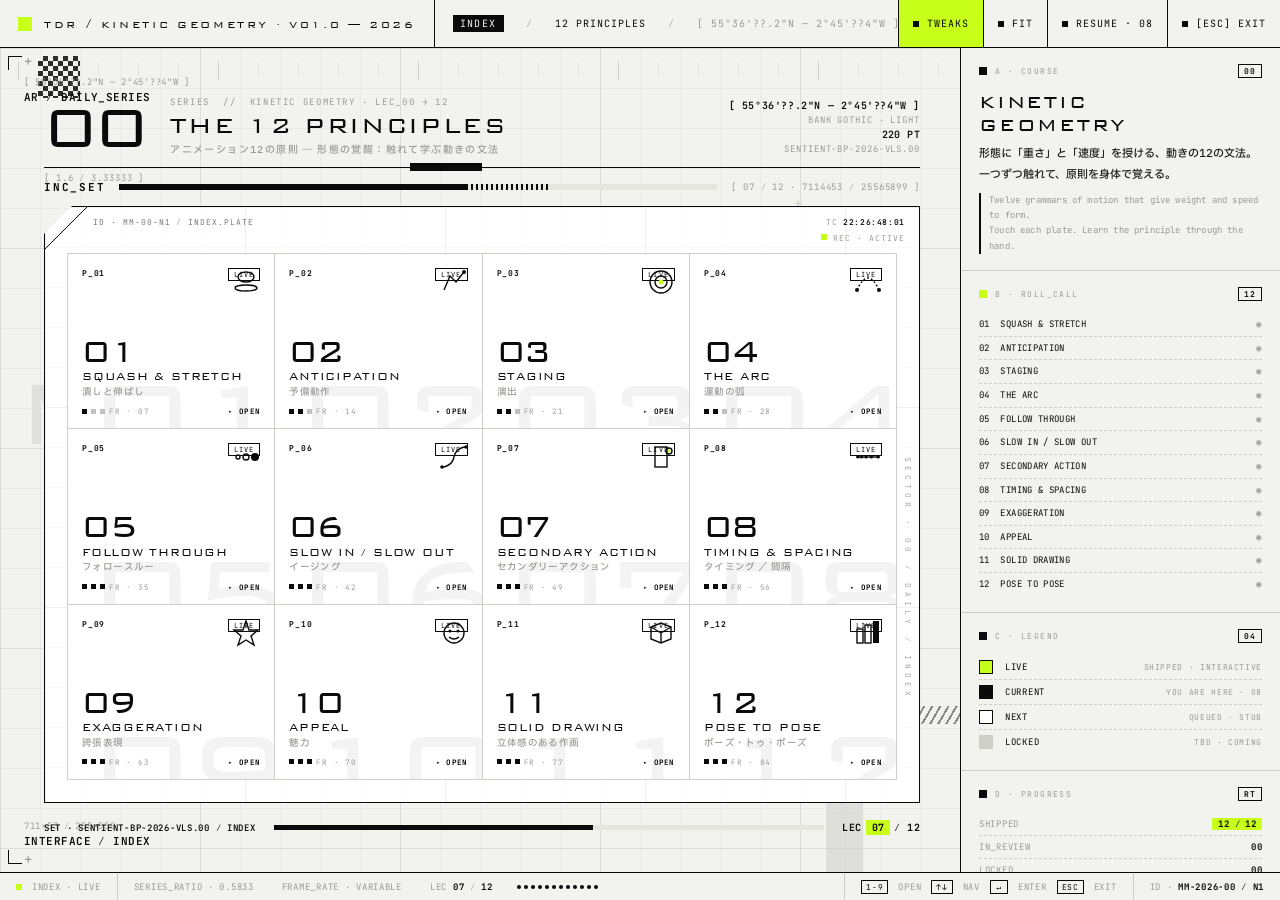
==== index.html @ c064fb76 "Complete all 12 principles — 全12原則リンク live 更新ページ:   - 02-anticipation.html (新版)   - 04-arc.html (新版)" ====
<!DOCTYPE html>
<html lang="ja">
<head>
<meta charset="UTF-8">
<meta name="viewport" content="width=device-width, initial-scale=1.0">
<title>tDR · KINETIC GEOMETRY — INDEX</title>
<link rel="preconnect" href="https://fonts.googleapis.com">
<link rel="preconnect" href="https://fonts.gstatic.com" crossorigin>
<link href="https://fonts.googleapis.com/css2?family=JetBrains+Mono:wght@400;500;600;700&family=IBM+Plex+Sans+JP:wght@400;500;600&display=swap" rel="stylesheet">
<style>
@font-face{
  font-family:"Bank Gothic";
  src:url("fonts/bank-gothic-light-bt.ttf") format("truetype");
  font-weight:300 700;
  font-display:swap;
}

*,*::before,*::after{box-sizing:border-box;margin:0;padding:0}

:root{
  --bg:#f2f2ef;
  --plate:#ffffff;
  --ink:#0a0a0a;
  --ink-2:#1a1a1a;
  --mute:#9a9a96;
  --mute-2:#cfcfca;
  --mute-3:#e6e6e1;
  --line:#0a0a0a;
  --acc:#c8ff1a;
  --acc-ink:#0a0a0a;
  --grid:rgba(10,10,10,0.035);
  --grid-major:rgba(10,10,10,0.06);

  --mono:"JetBrains Mono",ui-monospace,monospace;
  --display:"Bank Gothic","JetBrains Mono",system-ui,sans-serif;
  --jp:"IBM Plex Sans JP",system-ui,sans-serif;

  --ez:cubic-bezier(0.2,0,0,1);
}

html,body{
  height:100%;width:100%;overflow:hidden;
  background:var(--bg);color:var(--ink);
  font-family:var(--mono);
  font-feature-settings:"tnum","ss01";
  -webkit-font-smoothing:antialiased;
}

#app{
  display:grid;
  grid-template-rows:48px 1fr 28px;
  height:100vh;width:100vw;
}

/* ── TOP BAR (identical chrome to lecture page) ── */
#topbar{
  display:grid;
  grid-template-columns:auto 1fr auto;
  align-items:stretch;
  border-bottom:1px solid var(--line);
  background:var(--bg);
}
#topbar .brand{
  display:flex;align-items:center;gap:12px;
  padding:0 18px;border-right:1px solid var(--line);
}
#topbar .brand .mk{width:14px;height:14px;background:var(--acc);display:block}
#topbar .brand .name{
  font-family:var(--display);font-size:12px;
  letter-spacing:0.22em;text-transform:uppercase;font-weight:400;
}
#topbar .crumbs{
  display:flex;align-items:center;gap:22px;padding:0 18px;
  font-size:10px;letter-spacing:0.1em;text-transform:uppercase;
  color:var(--ink);overflow:hidden;white-space:nowrap;
}
#topbar .crumbs .sep{color:var(--mute)}
#topbar .crumbs .coord{color:var(--mute)}
#topbar .crumbs .here{background:var(--ink);color:var(--bg);padding:2px 7px;letter-spacing:0.14em}
#topbar .tools{display:flex;align-items:stretch;border-left:1px solid var(--line)}
#topbar .tools button,
#topbar .tools a{
  appearance:none;background:transparent;border:none;
  border-right:1px solid var(--line);
  padding:0 14px;
  font-family:var(--mono);font-size:10px;
  letter-spacing:0.1em;text-transform:uppercase;
  color:var(--ink);cursor:pointer;
  display:inline-flex;align-items:center;gap:8px;
  text-decoration:none;
}
#topbar .tools button:last-child,
#topbar .tools a:last-child{border-right:none}
#topbar .tools button:hover,
#topbar .tools a:hover{background:var(--ink);color:var(--bg)}
#topbar .tools button:hover .dot{background:var(--bg)}
#topbar .tools .dot{width:6px;height:6px;background:var(--ink);display:inline-block}
#topbar .tools .tool-acc{background:var(--acc);color:var(--acc-ink)}
#topbar .tools .tool-acc .dot{background:var(--acc-ink)}

/* ── STAGE ── */
#stage{
  position:relative;overflow:hidden;
  background:
    linear-gradient(var(--grid-major) 1px,transparent 1px) 0 0/200px 200px,
    linear-gradient(90deg,var(--grid-major) 1px,transparent 1px) 0 0/200px 200px,
    linear-gradient(var(--grid) 1px,transparent 1px) 0 0/40px 40px,
    linear-gradient(90deg,var(--grid) 1px,transparent 1px) 0 0/40px 40px,
    var(--bg);
}

/* ghost numerals */
.gh-12{
  position:absolute;
  font-family:var(--display);
  font-size:clamp(380px,52vh,720px);
  font-weight:300;
  letter-spacing:-0.06em;
  line-height:0.78;
  color:var(--mute-2);
  bottom:-6%;right:-2%;
  pointer-events:none;user-select:none;
  z-index:0;
  opacity:0.55;
}
.gh-N1{
  position:absolute;
  top:38%;left:2%;
  font-family:var(--mono);font-weight:700;
  font-size:9vh;letter-spacing:0.02em;
  color:var(--mute-2);opacity:0.5;
  pointer-events:none;user-select:none;z-index:0;
}

/* ticks */
.ticks-top{
  position:absolute;top:14px;left:18px;right:18px;height:14px;
  background-image:linear-gradient(90deg,var(--mute-2) 1px,transparent 1px);
  background-size:40px 100%;
  opacity:0.5;pointer-events:none;
}
.ticks-top-major{
  position:absolute;top:14px;left:18px;right:18px;height:18px;
  background-image:linear-gradient(90deg,var(--ink) 1px,transparent 1px);
  background-size:200px 100%;
  opacity:0.16;pointer-events:none;
}
.ticks-right{
  position:absolute;right:6px;top:120px;bottom:120px;width:12px;
  background-image:linear-gradient(0deg,var(--mute-2) 1px,transparent 1px);
  background-size:100% 40px;opacity:0.5;pointer-events:none;
}

/* register marks */
.regmarks{position:absolute;inset:0;pointer-events:none;z-index:1}
.regmarks .plus{
  position:absolute;
  font-family:var(--mono);font-size:14px;line-height:1;
  color:var(--mute);
}
.regmarks .plus.tl{top:6px;left:24px}
.regmarks .plus.tr{top:6px;right:24px}
.regmarks .plus.bl{bottom:6px;left:24px}
.regmarks .plus.br{bottom:6px;right:24px}
.regmarks .plus.f1{top:18%;left:62%;color:var(--mute-2)}
.regmarks .plus.f2{top:46%;left:18%;color:var(--mute-2)}
.regmarks .plus.f3{bottom:22%;left:46%;color:var(--mute-2)}

/* corner cross hairs */
.corner{position:absolute;width:14px;height:14px;pointer-events:none;z-index:1}
.corner::before,.corner::after{content:"";position:absolute;background:var(--ink)}
.corner::before{width:1px;height:14px;top:0;left:0}
.corner::after{width:14px;height:1px;top:0;left:0}
.corner.ctl{top:8px;left:8px}
.corner.ctr{top:8px;right:8px;transform:scaleX(-1)}
.corner.cbl{bottom:8px;left:8px;transform:scaleY(-1)}
.corner.cbr{bottom:8px;right:8px;transform:scale(-1)}

/* axis labels */
.axis{position:absolute;pointer-events:none;z-index:2;
  font-family:var(--mono);font-size:9px;letter-spacing:0.08em;
  color:var(--mute);text-transform:uppercase;
}
.axis b{
  display:block;color:var(--ink);font-weight:600;
  font-size:11px;letter-spacing:0.04em;margin-top:2px;
}
.axis.tl{top:28px;left:24px}
.axis.tr{top:28px;right:24px;text-align:right}
.axis.bl{bottom:24px;left:24px}
.axis.br{bottom:24px;right:24px;text-align:right}

.acc-rail{position:absolute;top:0;bottom:0;right:0;width:4px;background:var(--acc);z-index:1}

.hatch-slab{
  position:absolute;
  right:14%;bottom:18%;
  width:200px;height:18px;
  background:repeating-linear-gradient(-60deg,var(--ink) 0 2px,transparent 2px 7px);
  opacity:0.45;pointer-events:none;z-index:1;
}
.blk-bar{position:absolute;background:var(--ink);pointer-events:none;z-index:1}
.blk-bar.b1{top:14%;left:32%;width:72px;height:8px}
.blk-bar.b2{bottom:9%;left:30%;width:10px;height:10px}

.checker{
  position:absolute;
  width:42px;height:42px;
  background:
    conic-gradient(var(--ink) 0 25%,transparent 0 50%,var(--ink) 0 75%,transparent 0)
    0 0/10px 10px;
  opacity:0.85;pointer-events:none;z-index:1;
}
.checker.cks1{top:1%;left:3%}
.checker.cks2{bottom:3%;right:22%;width:32px;height:32px;background-size:8px 8px}

/* content grid */
.content{
  position:absolute;inset:0;
  display:grid;
  grid-template-columns:1fr 320px;
  z-index:5;
}

/* MAIN COLUMN */
.main{
  position:relative;
  padding:48px 40px 38px 44px;
  display:grid;
  grid-template-rows:auto auto 1fr auto;
  min-height:0;
  gap:12px;
}

/* TITLE */
.title-blk{
  display:grid;
  grid-template-columns:auto 1fr auto;
  align-items:center;gap:24px;
  padding-bottom:10px;
  border-bottom:1px solid var(--ink);
  position:relative;
}
.title-blk .idx{
  font-family:var(--display);
  font-size:72px;font-weight:300;line-height:0.82;
  letter-spacing:-0.04em;color:var(--ink);
}
.title-blk .ttl{display:flex;flex-direction:column;gap:3px}
.title-blk .ttl .kicker{
  font-family:var(--mono);font-size:9px;
  letter-spacing:0.18em;text-transform:uppercase;color:var(--mute);
}
.title-blk .ttl .name{
  font-family:var(--display);
  font-size:28px;font-weight:400;line-height:1;
  letter-spacing:0.06em;text-transform:uppercase;
}
.title-blk .ttl .jp{
  font-family:var(--jp);font-size:10px;
  letter-spacing:0.14em;color:var(--mute);font-weight:500;
}
.title-blk .specs{
  display:flex;flex-direction:column;gap:2px;
  font-family:var(--mono);font-size:9px;
  letter-spacing:0.1em;text-transform:uppercase;color:var(--mute);text-align:right;
}
.title-blk .specs .coord{color:var(--ink);font-weight:600;letter-spacing:0.06em;font-size:10px}
.title-blk .specs .pt{color:var(--ink);font-weight:600;letter-spacing:0.04em;font-size:10px}
.title-blk .ratio{
  position:absolute;left:0;bottom:-1px;transform:translateY(100%);
  padding-top:4px;
  font-family:var(--mono);font-size:9px;
  letter-spacing:0.1em;color:var(--mute);
}

/* INC_SET bar */
.inc-set{
  display:grid;
  grid-template-columns:auto 1fr auto;
  align-items:center;gap:14px;
}
.inc-set .lbl{
  font-family:var(--mono);font-weight:700;
  font-size:11px;letter-spacing:0.16em;text-transform:uppercase;color:var(--ink);
}
.inc-set .bar{
  position:relative;height:6px;background:var(--mute-3);overflow:hidden;
}
.inc-set .bar::before{
  content:"";position:absolute;top:0;left:0;height:100%;
  width:0%;background:var(--ink);
  transition:width 800ms var(--ez);
}
.inc-set .bar.live::before{width:58%}
.inc-set .bar::after{
  content:"";position:absolute;top:0;left:58%;height:100%;width:14%;
  background:repeating-linear-gradient(90deg,var(--ink) 0 2px,transparent 2px 5px);
}
.inc-set .frac{
  font-family:var(--mono);font-size:9px;letter-spacing:0.1em;color:var(--mute);
}

/* PLATE — holds 12-card grid */
.plate{
  position:relative;
  background:var(--plate);
  border:1px solid var(--line);
  min-height:0;
  clip-path:polygon(28px 0,100% 0,100% 100%,0 100%,0 28px);
  overflow:hidden;
}
.plate::before{
  content:"";position:absolute;inset:0;pointer-events:none;
  background:
    linear-gradient(rgba(10,10,10,0.022) 1px,transparent 1px) 0 0/40px 40px,
    linear-gradient(90deg,rgba(10,10,10,0.022) 1px,transparent 1px) 0 0/40px 40px,
    linear-gradient(rgba(10,10,10,0.04) 1px,transparent 1px) 0 0/200px 200px,
    linear-gradient(90deg,rgba(10,10,10,0.04) 1px,transparent 1px) 0 0/200px 200px;
}
.plate::after{
  content:"";position:absolute;top:0;left:0;width:42px;height:42px;
  background:linear-gradient(135deg,transparent 49.4%,var(--ink) 49.4%,var(--ink) 50.6%,transparent 50.6%);
  pointer-events:none;
}

.plate-lbl{
  position:absolute;
  font-family:var(--mono);font-size:8px;
  letter-spacing:0.12em;text-transform:uppercase;
  color:rgba(10,10,10,0.55);z-index:6;pointer-events:none;
}
.plate-lbl.pl-tc{top:10px;right:14px;color:var(--ink);font-weight:600;letter-spacing:0.08em}
.plate-lbl.pl-tc::before{content:"TC ";color:var(--mute);font-weight:400}
.plate-lbl.pl-rec{top:26px;right:14px;color:var(--mute)}
.plate-lbl.pl-rec::before{
  content:"";display:inline-block;width:6px;height:6px;
  background:var(--acc);margin-right:6px;vertical-align:1px;
  animation:blk 1.2s infinite;
}
.plate-lbl.pl-id{top:10px;left:48px}
.plate-lbl.pl-sect{
  right:6px;top:42%;writing-mode:vertical-rl;
  letter-spacing:0.5em;font-size:8px;color:rgba(10,10,10,0.35);
}

/* INDEX GRID */
.index-grid{
  position:absolute;
  inset:46px 22px 22px 22px;
  display:grid;
  grid-template-columns:repeat(4,1fr);
  grid-template-rows:repeat(3,1fr);
  gap:1px;
  background:var(--mute-2);
  border:1px solid var(--mute-2);
  z-index:5;
}

.card{
  position:relative;
  background:var(--plate);
  text-decoration:none;color:inherit;
  display:grid;
  grid-template-rows:auto 1fr auto;
  padding:14px 14px 12px 14px;
  cursor:pointer;
  overflow:hidden;
  transition:background 180ms var(--ez), color 180ms var(--ez);
}
.card.disabled{cursor:not-allowed}
.card .ghost{
  position:absolute;
  right:-12px;bottom:-46px;
  font-family:var(--display);font-weight:300;
  font-size:140px;letter-spacing:-0.05em;line-height:0.8;
  color:rgba(10,10,10,0.05);
  pointer-events:none;user-select:none;
  transition:color 200ms var(--ez);
}
.card .row-top{
  display:flex;align-items:flex-start;justify-content:space-between;
  font-family:var(--mono);font-size:8px;
  letter-spacing:0.14em;text-transform:uppercase;color:var(--mute);
}
.card .row-top .id{color:var(--ink);font-weight:700;letter-spacing:0.1em}
.card .row-top .stamp{
  border:1px solid var(--ink);padding:1px 5px;color:var(--ink);font-size:7px;
}
.card .row-top .stamp.locked{
  border-color:var(--mute);color:var(--mute);
}
.card .body{
  position:relative;z-index:2;
  display:flex;flex-direction:column;justify-content:flex-end;
  gap:3px;padding-top:10px;
}
.card .num{
  font-family:var(--display);font-weight:300;
  font-size:38px;line-height:0.85;letter-spacing:-0.03em;
  color:var(--ink);
}
.card .en{
  font-family:var(--display);font-size:13px;font-weight:400;
  letter-spacing:0.06em;text-transform:uppercase;color:var(--ink);line-height:1.05;
}
.card .jp{
  font-family:var(--jp);font-size:9.5px;font-weight:500;
  letter-spacing:0.04em;color:var(--mute);line-height:1.2;
}
.card .row-bot{
  position:relative;z-index:2;
  display:flex;align-items:center;justify-content:space-between;
  margin-top:8px;
  font-family:var(--mono);font-size:7.5px;
  letter-spacing:0.1em;text-transform:uppercase;color:var(--mute);
}
.card .row-bot .arrow{color:var(--ink);font-weight:700;letter-spacing:0.04em}
.card .row-bot .frame{
  display:inline-flex;align-items:center;gap:4px;
}
.card .row-bot .frame .dot{
  width:5px;height:5px;background:var(--ink);
}

/* hover state */
.card:not(.disabled):hover{background:var(--ink);color:var(--bg)}
.card:not(.disabled):hover .num,
.card:not(.disabled):hover .en{color:var(--acc)}
.card:not(.disabled):hover .jp,
.card:not(.disabled):hover .row-top,
.card:not(.disabled):hover .row-bot,
.card:not(.disabled):hover .row-top .id,
.card:not(.disabled):hover .row-bot .arrow{color:var(--bg)}
.card:not(.disabled):hover .row-top .stamp{border-color:var(--bg);color:var(--bg)}
.card:not(.disabled):hover .ghost{color:rgba(200,255,26,0.10)}
.card:not(.disabled):hover .row-bot .frame .dot{background:var(--acc)}

/* disabled */
.card.disabled .num,
.card.disabled .en{color:var(--mute)}
.card.disabled .jp{color:var(--mute-2)}
.card.disabled .ghost{color:rgba(10,10,10,0.03)}

/* highlighted (currently 08) */
.card.highlight{
  background:var(--acc);
}
.card.highlight .num,
.card.highlight .en,
.card.highlight .row-top .id,
.card.highlight .row-bot .arrow{color:var(--ink)}
.card.highlight .ghost{color:rgba(10,10,10,0.08)}
.card.highlight:hover{background:var(--ink)}
.card.highlight:hover .num,
.card.highlight:hover .en{color:var(--acc)}

/* card SVG mark */
.card .mark{
  position:absolute;top:14px;right:14px;width:28px;height:28px;
  display:flex;align-items:center;justify-content:center;
  z-index:3;
}
.card .mark svg{width:100%;height:100%;display:block}
.card .mark svg .stroke{stroke:var(--ink);stroke-width:1.4;fill:none}
.card .mark svg .fill{fill:var(--ink)}
.card .mark svg .acc{fill:var(--acc)}
.card:hover .mark svg .stroke{stroke:var(--acc)}
.card:hover .mark svg .fill{fill:var(--acc)}
.card.disabled .mark svg .stroke{stroke:var(--mute-2)}
.card.disabled .mark svg .fill{fill:var(--mute-2)}
.card.highlight .mark svg .stroke{stroke:var(--ink)}
.card.highlight .mark svg .fill{fill:var(--ink)}

/* BOTTOM STRIP */
.bottom-strip{
  display:grid;
  grid-template-columns:auto 1fr auto;
  align-items:center;gap:18px;
  padding-top:6px;
  font-family:var(--mono);font-size:9px;
  letter-spacing:0.1em;text-transform:uppercase;color:var(--mute);
}
.bottom-strip .id{color:var(--ink);font-weight:600;letter-spacing:0.08em}
.bottom-strip .bar2{height:5px;position:relative;background:var(--mute-3)}
.bottom-strip .bar2::before{
  content:"";position:absolute;top:0;left:0;height:100%;
  width:58%;background:var(--ink);
}
.bottom-strip .frame{color:var(--ink);font-weight:700;letter-spacing:0.04em;font-size:10px}
.bottom-strip .frame .acc{color:var(--acc-ink);background:var(--acc);padding:1px 6px;margin:0 4px}

/* SIDE */
.side{
  border-left:1px solid var(--line);
  background:var(--bg);
  overflow-y:auto;overflow-x:hidden;
  scrollbar-width:thin;scrollbar-color:var(--ink) transparent;
}
.side::-webkit-scrollbar{width:3px}
.side::-webkit-scrollbar-thumb{background:var(--ink)}

.psec{padding:16px 18px;border-bottom:1px solid var(--mute-2)}
.psec:last-child{border-bottom:none}

.sec-lbl{
  display:flex;align-items:center;gap:8px;
  font-family:var(--mono);font-size:8px;
  letter-spacing:0.18em;text-transform:uppercase;color:var(--mute);
  margin-bottom:12px;
}
.sec-lbl .sq{width:8px;height:8px;background:var(--ink);display:inline-block}
.sec-lbl .sq.acc{background:var(--acc)}
.sec-lbl .num{
  font-weight:700;color:var(--ink);letter-spacing:0.1em;
  border:1px solid var(--ink);padding:1px 5px;font-size:8px;
  margin-left:auto;
}

.sec-ttl{
  font-family:var(--display);font-size:22px;font-weight:400;
  letter-spacing:0.08em;text-transform:uppercase;
  line-height:1.05;color:var(--ink);margin-bottom:8px;
}
.body-jp{
  font-family:var(--jp);font-size:11px;line-height:1.85;
  color:var(--ink-2);margin-bottom:8px;font-weight:500;
}
.body-en{
  font-family:var(--mono);font-size:9px;line-height:1.7;
  letter-spacing:0.02em;color:var(--mute);
  border-left:2px solid var(--ink);padding-left:8px;
}

.row{
  display:flex;justify-content:space-between;align-items:center;
  padding:5px 0;border-bottom:1px dashed var(--mute-2);
  font-family:var(--mono);font-size:9px;letter-spacing:0.04em;
}
.row:last-child{border-bottom:none}
.row .k{color:var(--mute);text-transform:uppercase;letter-spacing:0.08em}
.row .v{color:var(--ink);font-weight:700;font-feature-settings:"tnum"}
.row .v.acc{background:var(--acc);padding:0 6px}

.legend-row{
  display:grid;
  grid-template-columns:18px 1fr auto;
  align-items:center;gap:8px;
  padding:5px 0;border-bottom:1px dashed var(--mute-2);
}
.legend-row:last-child{border-bottom:none}
.legend-row .sw{width:14px;height:14px;border:1px solid var(--ink)}
.legend-row .sw.live{background:var(--acc)}
.legend-row .sw.locked{background:var(--mute-2);border-color:var(--mute-2)}
.legend-row .sw.next{background:var(--plate)}
.legend-row .sw.cur{background:var(--ink)}
.legend-row .k{
  font-family:var(--mono);font-size:9px;
  letter-spacing:0.08em;text-transform:uppercase;color:var(--ink);
}
.legend-row .n{
  font-family:var(--mono);font-size:8px;letter-spacing:0.08em;color:var(--mute);
}

/* roll list (B section) */
.roll{
  font-family:var(--mono);font-size:9px;line-height:1.85;
  color:var(--ink-2);letter-spacing:0.04em;
}
.roll .ro{display:flex;justify-content:space-between;border-bottom:1px dashed var(--mute-2);padding:3px 0;cursor:pointer;transition:background 100ms,padding-left 130ms}
.roll .ro:last-child{border-bottom:none}
.roll .ro:hover{background:rgba(200,255,26,0.13);padding-left:6px}
.roll .ro:hover .a{font-weight:700}
.roll .ro .a{color:var(--ink)}
.roll .ro .b{color:var(--mute);letter-spacing:0.06em}

/* mini graph */
#mini-graph{width:100%;height:74px;display:block;
  background:var(--plate);border:1px solid var(--mute-2);}

/* FOOTER */
#bottombar{
  border-top:1px solid var(--line);background:var(--bg);
  display:grid;grid-template-columns:auto 1fr auto auto;
  align-items:center;
  font-family:var(--mono);font-size:9px;
  letter-spacing:0.08em;text-transform:uppercase;color:var(--mute);
}
#bottombar > *{
  padding:0 16px;height:100%;display:flex;align-items:center;gap:10px;
  border-right:1px solid var(--mute-2);
}
#bottombar > *:last-child{border-right:none}
.kbd{
  display:inline-flex;align-items:center;justify-content:center;
  min-width:18px;height:14px;border:1px solid var(--ink);
  font-size:8px;color:var(--ink);padding:0 4px;
}
#bottombar .blink{
  width:6px;height:6px;background:var(--acc);display:inline-block;
  animation:blk 1.2s infinite;
}
#bottombar .v{color:var(--ink);font-weight:700}
.lecture-dots{display:flex;gap:3px}
.lecture-dots .ld{width:4px;height:4px;background:var(--mute-2);border-radius:50%}
.lecture-dots .ld.on{background:var(--ink)}
.lecture-dots .ld.cur{background:var(--acc);box-shadow:0 0 0 1px var(--ink)}

/* roll-call → card focus */
@keyframes cardScan{0%{top:0;opacity:1}100%{top:100%;opacity:0}}
.card.roll-focus{box-shadow:inset 0 0 0 1.5px var(--ink);z-index:3;overflow:hidden}
.card.roll-focus:not(.highlight):not(.disabled){background:rgba(200,255,26,0.09)}
.card.roll-focus::before{
  content:"";position:absolute;left:0;right:0;height:1.5px;
  background:linear-gradient(90deg,transparent,var(--acc) 30%,var(--acc) 70%,transparent);
  animation:cardScan 0.42s ease-in forwards;
  pointer-events:none;z-index:10;
}
#lecture-dots .ld.roll-ping{
  transform:scale(1.8) !important;
  background:var(--acc) !important;
  box-shadow:0 0 0 1.5px var(--ink);
  transition:transform 180ms,background 140ms;
}
@keyframes blk{50%{opacity:0.2}}

/* responsive guards */
@media (max-height:780px){
  .title-blk .idx{font-size:58px}
  .title-blk .ttl .name{font-size:24px}
  .title-blk .ttl .kicker{font-size:8px}
  .main{padding:36px 32px 30px 36px;gap:10px}
  .gh-12{font-size:clamp(280px,46vh,560px);bottom:-8%}
  .axis{display:none}
  .corner.ctl,.corner.ctr,.corner.cbl,.corner.cbr{display:none}
  .regmarks .plus.tl,.regmarks .plus.tr,.regmarks .plus.bl,.regmarks .plus.br{display:none}
  .card .num{font-size:32px}
  .card .ghost{font-size:120px;bottom:-38px}
}
@media (max-height:640px){
  .title-blk .idx{font-size:44px}
  .title-blk .ttl .name{font-size:20px}
  .title-blk{gap:14px}
  .main{padding:22px 24px 18px 28px;gap:8px;grid-template-rows:auto 1fr}
  .inc-set{display:none}
  .bottom-strip{display:none}
  .gh-N1{display:none}
  .checker,.hatch-slab,.blk-bar{display:none}
  .regmarks{display:none}
}
@media (max-width:1100px){
  .index-grid{grid-template-columns:repeat(3,1fr);grid-template-rows:repeat(4,1fr)}
}
@media (max-width:980px){
  .content{grid-template-columns:1fr 280px}
  .main{padding:36px 28px 28px 32px}
  .axis.tl,.axis.tr,.axis.bl,.axis.br{font-size:8px}
}
</style>
</head>
<body>

<div id="app">

  <!-- TOP BAR -->
  <header id="topbar">
    <div class="brand">
      <span class="mk"></span>
      <span class="name">tDR ⁄ KINETIC GEOMETRY · v01.0 — 2026</span>
    </div>
    <div class="crumbs">
      <span class="here">INDEX</span>
      <span class="sep">⁄</span>
      <span>12 PRINCIPLES</span><span class="sep">⁄</span>
      <span class="coord">[ 55°36'??.2"N — 2°45'??4"W ]</span>
      <span class="sep">⁄</span>
      <span class="coord">170823 · AR ⁄ DAILY_SERIES</span>
    </div>
    <div class="tools">
      <button id="btn-tweaks" class="tool-acc"><span class="dot"></span>TWEAKS</button>
      <button id="btn-fit"><span class="dot"></span>FIT</button>
      <button id="btn-resume"><span class="dot"></span>RESUME · 08</button>
      <a id="btn-esc" href="#"><span class="dot"></span>[ESC] EXIT</a>
    </div>
  </header>

  <!-- STAGE -->
  <main id="stage">

    <div class="gh-12">12</div>
    <div class="gh-N1">N1</div>
    <div class="ticks-top-major"></div>
    <div class="ticks-top"></div>
    <div class="ticks-right"></div>

    <div class="regmarks">
      <span class="plus tl">+</span>
      <span class="plus tr">+</span>
      <span class="plus bl">+</span>
      <span class="plus br">+</span>
      <span class="plus f1">+</span>
      <span class="plus f2">+</span>
      <span class="plus f3">+</span>
    </div>
    <div class="corner ctl"></div>
    <div class="corner ctr"></div>
    <div class="corner cbl"></div>
    <div class="corner cbr"></div>

    <div class="hatch-slab"></div>
    <div class="blk-bar b1"></div>
    <div class="blk-bar b2"></div>
    <div class="checker cks1"></div>
    <div class="checker cks2"></div>

    <div class="axis tl">[ 55°36'??.2"N — 2°45'??4"W ]<b>AR ⁄ DAILY_SERIES</b></div>
    <div class="axis tr">170823 ⁄ A2<b>INC_SET ⁄ ISO 216</b></div>
    <div class="axis bl">711×53 ⁄ 255×550<b>INTERFACE ⁄ INDEX</b></div>
    <div class="axis br">12 ⁄ NUL<b>N1 · SET 00</b></div>

    <div class="acc-rail"></div>

    <div class="content">

      <!-- MAIN -->
      <div class="main">

        <div class="title-blk">
          <div class="idx">00</div>
          <div class="ttl">
            <div class="kicker">SERIES&nbsp;&nbsp;//&nbsp;&nbsp;KINETIC GEOMETRY · LEC_00 → 12</div>
            <div class="name">THE 12 PRINCIPLES</div>
            <div class="jp">アニメーション12の原則 ― 形態の覚醒：触れて学ぶ動きの文法</div>
          </div>
          <div class="specs">
            <span class="coord">[ 55°36'??.2"N — 2°45'??4"W ]</span>
            <span>BANK GOTHIC · LIGHT</span>
            <span class="pt">220 PT</span>
            <span>SENTIENT-BP-2026-VLS.00</span>
          </div>
          <div class="ratio">[ 1.6 ⁄ 3.33333 ]</div>
        </div>

        <div class="inc-set">
          <span class="lbl">INC_SET</span>
          <div class="bar live"></div>
          <span class="frac">[ 07 ⁄ 12 · 7114453 ⁄ 25565899 ]</span>
        </div>

        <div class="plate">

          <span class="plate-lbl pl-tc" id="tc">00:00:00:00</span>
          <span class="plate-lbl pl-rec">REC · ACTIVE</span>
          <span class="plate-lbl pl-id">ID · MM-00-N1 ⁄ INDEX.PLATE</span>
          <span class="plate-lbl pl-sect">SECTOR · 00 ⁄ DAILY ⁄ INDEX</span>

          <div class="index-grid" id="grid"></div>

        </div>

        <div class="bottom-strip">
          <span class="id">SET&nbsp;·&nbsp;SENTIENT-BP-2026-VLS.00 ⁄ INDEX</span>
          <div class="bar2"></div>
          <span class="frame">LEC<span class="acc">07</span>⁄&nbsp;12</span>
        </div>

      </div>

      <!-- SIDE -->
      <aside class="side">

        <div class="psec">
          <div class="sec-lbl"><span class="sq"></span> A · COURSE <span class="num">00</span></div>
          <div class="sec-ttl">KINETIC<br>GEOMETRY</div>
          <div class="body-jp">
            形態に「重さ」と「速度」を授ける、動きの12の文法。<br>
            一つずつ触れて、原則を身体で覚える。
          </div>
          <div class="body-en">
            Twelve grammars of motion that give weight and speed to form.<br>
            Touch each plate. Learn the principle through the hand.
          </div>
        </div>

        <div class="psec">
          <div class="sec-lbl"><span class="sq acc"></span> B · ROLL_CALL <span class="num">12</span></div>
          <div class="roll" id="roll"></div>
        </div>

        <div class="psec">
          <div class="sec-lbl"><span class="sq"></span> C · LEGEND <span class="num">04</span></div>
          <div class="legend-row"><span class="sw live"></span><span class="k">LIVE</span><span class="n">SHIPPED · INTERACTIVE</span></div>
          <div class="legend-row"><span class="sw cur"></span><span class="k">CURRENT</span><span class="n">YOU ARE HERE · 08</span></div>
          <div class="legend-row"><span class="sw next"></span><span class="k">NEXT</span><span class="n">QUEUED · STUB</span></div>
          <div class="legend-row"><span class="sw locked"></span><span class="k">LOCKED</span><span class="n">TBD · COMING</span></div>
        </div>

        <div class="psec">
          <div class="sec-lbl"><span class="sq"></span> D · PROGRESS <span class="num">RT</span></div>
          <div class="row"><span class="k">SHIPPED</span><span class="v acc" id="lv-shipped">07 ⁄ 12</span></div>
          <div class="row"><span class="k">IN_REVIEW</span><span class="v" id="lv-review">01</span></div>
          <div class="row"><span class="k">LOCKED</span><span class="v" id="lv-locked">04</span></div>
          <div class="row"><span class="k">RATIO</span><span class="v">0.5833</span></div>
          <div class="row"><span class="k">RELEASE</span><span class="v">2026.Q3</span></div>
        </div>

        <div class="psec">
          <div class="sec-lbl"><span class="sq"></span> E · SHIP_GRAPH <span class="num">GR</span></div>
          <canvas id="mini-graph"></canvas>
          <div style="font-family:var(--mono);font-size:8px;letter-spacing:0.1em;color:var(--mute);margin-top:6px;text-transform:uppercase">Y · STATUS&nbsp;&nbsp;X · LECTURE</div>
        </div>

        <div class="psec">
          <div class="sec-lbl"><span class="sq"></span> F · META <span class="num">SET</span></div>
          <div class="row"><span class="k">SERIES</span><span class="v">DAILY_AR · N1</span></div>
          <div class="row"><span class="k">PLATE</span><span class="v">220PT · BANK_GOTH</span></div>
          <div class="row"><span class="k">PALETTE</span><span class="v">CRM · INK · LIME</span></div>
          <div class="row"><span class="k">REV</span><span class="v">v01.0 ⁄ 2026.05</span></div>
        </div>

      </aside>
    </div>
  </main>

  <!-- BOTTOM BAR -->
  <footer id="bottombar">
    <div>
      <span class="blink"></span>
      <span>INDEX · LIVE</span>
    </div>
    <div>
      <span>SERIES_RATIO · 0.5833</span>
      <span style="margin-left:18px">FRAME_RATE · VARIABLE</span>
      <span style="margin-left:18px">LEC&nbsp;<span class="v">07</span>&nbsp;⁄&nbsp;<span class="v">12</span></span>
      <span class="lecture-dots" id="lecture-dots" style="margin-left:14px"></span>
    </div>
    <div>
      <span class="kbd">1-9</span>OPEN
      <span class="kbd">↑↓</span>NAV
      <span class="kbd">↵</span>ENTER
      <span class="kbd">ESC</span>EXIT
    </div>
    <div>
      <span>ID · <span class="v">MM-2026-00 ⁄ N1</span></span>
    </div>
  </footer>

</div>

<script>
// ════════════════════════════════════════════════════════════
// DATA
// ════════════════════════════════════════════════════════════
const PRINCIPLES = [
  {n:'01', en:'SQUASH & STRETCH',  jp:'潰しと伸ばし',         status:'live',   href:'01-squash.html', mark:'squash'},
  {n:'02', en:'ANTICIPATION',      jp:'予備動作',             status:'live',   href:'02-anticipation.html', mark:'anticipate'},
  {n:'03', en:'STAGING',           jp:'演出',                 status:'live',   href:'03-staging.html', mark:'staging'},
  {n:'04', en:'THE ARC',           jp:'運動の弧',             status:'live',   href:'04-arc.html', mark:'arc'},
  {n:'05', en:'FOLLOW THROUGH',    jp:'フォロースルー',       status:'live',   href:'05-follow-through.html', mark:'follow'},
  {n:'06', en:'SLOW IN / SLOW OUT',jp:'イージング',           status:'live',   href:'06-easing.html', mark:'ease'},
  {n:'07', en:'SECONDARY ACTION',  jp:'セカンダリーアクション', status:'live',   href:'07-secondary-action.html', mark:'sec'},
  {n:'08', en:'TIMING & SPACING',  jp:'タイミング ／ 間隔',    status:'live',   href:'08-timing.html', mark:'timing'},
  {n:'09', en:'EXAGGERATION',      jp:'誇張表現',             status:'live',   href:'09-exaggeration.html', mark:'exagg'},
  {n:'10', en:'APPEAL',            jp:'魅力',                 status:'live',   href:'10-appeal.html', mark:'appeal'},
  {n:'11', en:'SOLID DRAWING',     jp:'立体感のある作画',     status:'live',   href:'11-solid-drawing.html', mark:'solid'},
  {n:'12', en:'POSE TO POSE',      jp:'ポーズ・トゥ・ポーズ', status:'live',   href:'12-pose-to-pose.html', mark:'pose'},
];

// ════════════════════════════════════════════════════════════
// MARK SVGS — tiny iconographs per principle (geometric, mono)
// ════════════════════════════════════════════════════════════
const MARKS = {
  squash:     '<svg viewBox="0 0 28 28"><ellipse class="stroke" cx="14" cy="9" rx="8" ry="5"/><ellipse class="stroke" cx="14" cy="20" rx="11" ry="3"/></svg>',
  anticipate: '<svg viewBox="0 0 28 28"><path class="stroke" d="M4 22 L10 8 L16 14 L24 4"/><circle class="fill" cx="24" cy="4" r="2"/></svg>',
  staging:    '<svg viewBox="0 0 28 28"><circle class="stroke" cx="14" cy="14" r="11"/><circle class="stroke" cx="14" cy="14" r="6"/><circle class="acc" cx="14" cy="14" r="2.5"/></svg>',
  arc:        '<svg viewBox="0 0 28 28"><path class="stroke" d="M3 22 Q14 -2 25 22" stroke-dasharray="2 2"/><circle class="fill" cx="3" cy="22" r="2"/><circle class="fill" cx="25" cy="22" r="2"/></svg>',
  follow:     '<svg viewBox="0 0 28 28"><circle class="stroke" cx="6" cy="14" r="2"/><circle class="stroke" cx="14" cy="14" r="3"/><circle class="fill" cx="23" cy="14" r="4"/></svg>',
  ease:       '<svg viewBox="0 0 28 28"><path class="stroke" d="M2 24 C 2 24 12 24 14 14 C 16 4 26 4 26 4"/><circle class="fill" cx="2" cy="24" r="1.8"/><circle class="fill" cx="26" cy="4" r="1.8"/></svg>',
  sec:        '<svg viewBox="0 0 28 28"><rect class="stroke" x="8" y="4" width="12" height="20"/><circle class="stroke" cx="22" cy="8" r="3"/><circle class="acc" cx="22" cy="8" r="1.4"/></svg>',
  timing:     '<svg viewBox="0 0 28 28"><line class="stroke" x1="2" y1="14" x2="26" y2="14"/><circle class="fill" cx="4" cy="14" r="1.5"/><circle class="fill" cx="7.5" cy="14" r="1.5"/><circle class="fill" cx="12" cy="14" r="1.5"/><circle class="fill" cx="17.5" cy="14" r="1.5"/><circle class="fill" cx="24" cy="14" r="1.5"/></svg>',
  exagg:      '<svg viewBox="0 0 28 28"><polygon class="stroke" points="14,2 17,11 26,11 19,17 22,26 14,21 6,26 9,17 2,11 11,11"/></svg>',
  appeal:     '<svg viewBox="0 0 28 28"><circle class="stroke" cx="14" cy="14" r="10"/><circle class="fill" cx="10" cy="12" r="1.6"/><circle class="fill" cx="18" cy="12" r="1.6"/><path class="stroke" d="M9 18 Q14 22 19 18"/></svg>',
  solid:      '<svg viewBox="0 0 28 28"><polygon class="stroke" points="4,8 14,4 24,8 24,20 14,24 4,20"/><line class="stroke" x1="4" y1="8" x2="14" y2="14"/><line class="stroke" x1="24" y1="8" x2="14" y2="14"/><line class="stroke" x1="14" y1="14" x2="14" y2="24"/></svg>',
  pose:       '<svg viewBox="0 0 28 28"><rect class="stroke" x="3" y="10" width="6" height="14"/><rect class="stroke" x="11" y="6" width="6" height="18"/><rect class="fill" x="19" y="2" width="6" height="22"/></svg>',
};

// ════════════════════════════════════════════════════════════
// BUILD GRID
// ════════════════════════════════════════════════════════════
const grid = document.getElementById('grid');
PRINCIPLES.forEach((p,i) => {
  const a = document.createElement(p.href ? 'a' : 'div');
  a.className = 'card';
  a.dataset.n = p.n;
  if(p.status === 'current') a.classList.add('highlight');
  if(p.status === 'locked')  a.classList.add('disabled');
  if(p.href) a.href = p.href;

  const stampTxt =
    p.status === 'live'    ? 'LIVE' :
    p.status === 'current' ? 'YOU·ARE·HERE' :
    p.status === 'next'    ? 'NEXT' :
                             'TBD';
  const stampCls = p.status === 'locked' ? 'stamp locked' : 'stamp';

  a.innerHTML = `
    <div class="row-top">
      <span class="id">${'P_'+p.n}</span>
      <span class="${stampCls}">${stampTxt}</span>
    </div>
    <div class="mark">${MARKS[p.mark] || ''}</div>
    <div class="body">
      <div class="num">${p.n}</div>
      <div class="en">${p.en}</div>
      <div class="jp">${p.jp}</div>
    </div>
    <div class="row-bot">
      <span class="frame">
        <span class="dot"></span>
        <span class="dot" style="opacity:${i>0?1:0.25}"></span>
        <span class="dot" style="opacity:${i>3?1:0.25}"></span>
        ${'FR · '+String((i+1)*7).padStart(2,'0')}
      </span>
      <span class="arrow">${p.href ? '▸ OPEN' : (p.status==='current'?'◉ HERE':'· LOCKED')}</span>
    </div>
    <div class="ghost">${p.n}</div>
  `;
  if(!p.href && p.status !== 'current'){
    a.addEventListener('click', e => e.preventDefault());
  }
  // ghost numeral morph on card hover
  a.addEventListener('mouseenter',()=>{
    const gh=document.querySelector('.gh-12');
    if(gh){gh.textContent=p.n;gh.style.transition='opacity 150ms';gh.style.opacity='0.75';}
  });
  a.addEventListener('mouseleave',()=>{
    const gh=document.querySelector('.gh-12');
    if(gh){gh.textContent='12';gh.style.opacity='0.55';}
  });
  grid.appendChild(a);
});

// ════════════════════════════════════════════════════════════
// SIDE: ROLL CALL
// ════════════════════════════════════════════════════════════
const roll = document.getElementById('roll');
PRINCIPLES.forEach(p => {
  const ro = document.createElement('div');
  ro.className = 'ro';
  ro.dataset.n = p.n;
  const mk =
    p.status === 'live'    ? '◉' :
    p.status === 'current' ? '◆' :
    p.status === 'next'    ? '○' :
                             '·';
  ro.innerHTML = `
    <span class="a">${p.n}&nbsp;&nbsp;${p.en}</span>
    <span class="b">${mk}</span>
  `;
  ro.addEventListener('mouseenter',()=>{
    const card=document.querySelector(`.card[data-n="${p.n}"]`);
    if(card)card.classList.add('roll-focus');
    const idx=parseInt(p.n,10)-1;
    const ldot=document.querySelectorAll('#lecture-dots .ld')[idx];
    if(ldot)ldot.classList.add('roll-ping');
    const gh=document.querySelector('.gh-12');
    if(gh){gh.textContent=p.n;gh.style.transition='opacity 150ms';gh.style.opacity='0.78';}
  });
  ro.addEventListener('mouseleave',()=>{
    document.querySelectorAll('.card.roll-focus').forEach(c=>c.classList.remove('roll-focus'));
    document.querySelectorAll('#lecture-dots .ld.roll-ping').forEach(d=>d.classList.remove('roll-ping'));
    const gh=document.querySelector('.gh-12');
    if(gh){gh.textContent='12';gh.style.opacity='0.55';}
  });
  roll.appendChild(ro);
});

// ════════════════════════════════════════════════════════════
// FOOTER LECTURE DOTS
// ════════════════════════════════════════════════════════════
const ldots = document.getElementById('lecture-dots');
PRINCIPLES.forEach(p => {
  const d = document.createElement('span');
  d.className = 'ld';
  if(p.status === 'live') d.classList.add('on');
  if(p.status === 'current') d.classList.add('cur');
  ldots.appendChild(d);
});

// ════════════════════════════════════════════════════════════
// PROGRESS COUNTS (computed)
// ════════════════════════════════════════════════════════════
const counts = PRINCIPLES.reduce((acc,p)=>{ acc[p.status]=(acc[p.status]||0)+1; return acc; },{});
const shipped = (counts.live||0) + (counts.current||0);
document.getElementById('lv-shipped').textContent =
  String(shipped).padStart(2,'0') + ' ⁄ 12';
document.getElementById('lv-review').textContent = String(counts.next||0).padStart(2,'0');
document.getElementById('lv-locked').textContent = String(counts.locked||0).padStart(2,'0');

// ════════════════════════════════════════════════════════════
// MINI SHIP GRAPH
// ════════════════════════════════════════════════════════════
function renderMini(){
  const c = document.getElementById('mini-graph');
  const dpr = devicePixelRatio || 1;
  c.width = c.offsetWidth * dpr;
  c.height = c.offsetHeight * dpr;
  const ctx = c.getContext('2d');
  const W = c.width, H = c.height;
  ctx.clearRect(0,0,W,H);

  // grid
  ctx.strokeStyle = 'rgba(10,10,10,0.07)';
  ctx.lineWidth = 0.5*dpr;
  for(let i=0;i<=4;i++){
    const y = (i/4)*H;
    ctx.beginPath();ctx.moveTo(0,y);ctx.lineTo(W,y);ctx.stroke();
  }
  for(let i=0;i<=12;i++){
    const x = (i/12)*W;
    ctx.beginPath();ctx.moveTo(x,0);ctx.lineTo(x,H);ctx.stroke();
  }

  // step values per principle
  // live=3, current=2, next=1, locked=0
  const vals = PRINCIPLES.map(p => p.status==='live'?3 : p.status==='current'?2 : p.status==='next'?1 : 0);

  // shaded area under
  ctx.fillStyle = 'rgba(200,255,26,0.5)';
  ctx.beginPath();
  const PAD = 6*dpr;
  vals.forEach((v,i)=>{
    const x = PAD + (i/(vals.length-1)) * (W-2*PAD);
    const y = H - PAD - (v/3) * (H-2*PAD);
    if(i===0) ctx.moveTo(x,y); else ctx.lineTo(x,y);
  });
  ctx.lineTo(W-PAD, H-PAD);
  ctx.lineTo(PAD, H-PAD);
  ctx.closePath();
  ctx.fill();

  // line
  ctx.strokeStyle = '#0a0a0a';
  ctx.lineWidth = 1.4*dpr;
  ctx.beginPath();
  vals.forEach((v,i)=>{
    const x = PAD + (i/(vals.length-1)) * (W-2*PAD);
    const y = H - PAD - (v/3) * (H-2*PAD);
    if(i===0) ctx.moveTo(x,y); else ctx.lineTo(x,y);
  });
  ctx.stroke();

  // dots
  vals.forEach((v,i)=>{
    const x = PAD + (i/(vals.length-1)) * (W-2*PAD);
    const y = H - PAD - (v/3) * (H-2*PAD);
    const isCurrent = PRINCIPLES[i].status === 'current';
    ctx.beginPath();
    ctx.arc(x,y, (isCurrent?3.4:2.2)*dpr, 0, Math.PI*2);
    ctx.fillStyle = isCurrent ? '#c8ff1a' : '#0a0a0a';
    ctx.fill();
    if(isCurrent){
      ctx.strokeStyle = '#0a0a0a';
      ctx.lineWidth = 1*dpr;
      ctx.stroke();
    }
  });
}
renderMini();
window.addEventListener('resize', renderMini);

// ════════════════════════════════════════════════════════════
// TC TICKER
// ════════════════════════════════════════════════════════════
function tick(){
  const d = new Date();
  const hh = String(d.getHours()).padStart(2,'0');
  const mm = String(d.getMinutes()).padStart(2,'0');
  const ss = String(d.getSeconds()).padStart(2,'0');
  const ff = String(Math.floor((d.getMilliseconds()/1000)*12)).padStart(2,'0');
  document.getElementById('tc').textContent = `${hh}:${mm}:${ss}:${ff}`;
  requestAnimationFrame(tick);
}
tick();

// ════════════════════════════════════════════════════════════
// KEYBOARD: 1-9 + 0 to open, ESC to ... do nothing on top page
// ════════════════════════════════════════════════════════════
document.addEventListener('keydown', e => {
  if(e.key === 'Escape') return;
  const n = parseInt(e.key, 10);
  if(!isNaN(n)){
    const idx = (n === 0 ? 10 : n) - 1;
    if(idx >= 0 && idx < PRINCIPLES.length){
      const p = PRINCIPLES[idx];
      if(p.href) window.location.href = p.href;
    }
  }
});

// RESUME button → 08
document.getElementById('btn-resume').addEventListener('click', () => {
  window.location.href = '08 Timing tDR.html';
});
</script>

<!-- ── TWEAKS PANEL ── -->
<div id="tweaks-panel">
  <div class="tw-hd"><span>TWEAKS</span><button id="tw-close">✕</button></div>
  <div class="tw-sec">
    <div class="tw-lbl">ACCENT</div>
    <div class="tw-swatches" id="tw-acc"></div>
  </div>
  <div class="tw-sec">
    <div class="tw-lbl">BACKGROUND</div>
    <div class="tw-swatches" id="tw-bg"></div>
  </div>
  <div class="tw-sec tw-sec-last">
    <div class="tw-lbl">DECORATION</div>
    <div class="tw-pills">
      <button class="tw-pill active" data-deco="full">FULL</button>
      <button class="tw-pill" data-deco="minimal">MINI</button>
      <button class="tw-pill" data-deco="off">OFF</button>
    </div>
  </div>
</div>
<style>
#tweaks-panel{
  display:none;position:fixed;bottom:36px;right:16px;width:220px;
  background:var(--bg);border:1px solid var(--line);
  box-shadow:3px 3px 0 var(--ink);font-family:var(--mono);font-size:9px;z-index:9999;
}
.tw-hd{
  display:flex;align-items:center;justify-content:space-between;
  padding:8px 12px;border-bottom:1px solid var(--line);
  letter-spacing:0.16em;text-transform:uppercase;font-weight:700;color:var(--ink);
}
.tw-hd button{
  appearance:none;background:transparent;border:1px solid transparent;
  font-family:var(--mono);font-size:11px;color:var(--ink);cursor:pointer;padding:0 3px;
}
.tw-hd button:hover{background:var(--ink);color:var(--bg)}
.tw-sec{padding:10px 12px;border-bottom:1px solid var(--mute-2)}
.tw-sec-last{border-bottom:none}
.tw-lbl{font-size:8px;letter-spacing:0.18em;text-transform:uppercase;color:var(--mute);margin-bottom:7px}
.tw-swatches{display:flex;gap:5px}
.tw-swatch{
  width:24px;height:24px;border:1px solid var(--mute-2);cursor:pointer;
  position:relative;transition:border-color 100ms;
}
.tw-swatch:hover{border-color:var(--ink)}
.tw-swatch.active::after{
  content:"";position:absolute;inset:3px;border:1.5px solid var(--ink);pointer-events:none;
}
.tw-pills{display:flex;gap:3px}
.tw-pill{
  appearance:none;flex:1;font-family:var(--mono);font-size:8px;
  letter-spacing:0.1em;text-transform:uppercase;
  padding:5px 4px;border:1px solid var(--ink);
  background:var(--plate);color:var(--ink);cursor:pointer;
}
.tw-pill:hover,.tw-pill.active{background:var(--ink);color:var(--bg)}
</style>
<script>
(function(){
  const ACC=[{c:'#c8ff1a',n:'LIME'},{c:'#1affea',n:'CYAN'},{c:'#ffb81a',n:'AMBER'},{c:'#ff4fe0',n:'FUCHSIA'}];
  const BG=[{c:'#f2f2ef',n:'CREAM'},{c:'#f5f0e6',n:'WARM'},{c:'#eef0f2',n:'COOL'}];
  const DECO='.gh-12,.gh-N1,.regmarks,.checker,.hatch-slab,.blk-bar,.ticks-top,.ticks-top-major,.ticks-right,.axis';
  function makeSw(arr,id,cb){
    const w=document.getElementById(id);
    arr.forEach((o,i)=>{
      const s=document.createElement('div');
      s.className='tw-swatch'+(i===0?' active':'');
      s.title=o.n;s.style.background=o.c;
      s.addEventListener('click',()=>{w.querySelectorAll('.tw-swatch').forEach(x=>x.classList.remove('active'));s.classList.add('active');cb(o.c);});
      w.appendChild(s);
    });
  }
  makeSw(ACC,'tw-acc',c=>document.documentElement.style.setProperty('--acc',c));
  makeSw(BG,'tw-bg',c=>document.documentElement.style.setProperty('--bg',c));
  document.querySelectorAll('.tw-pill[data-deco]').forEach(b=>{
    b.addEventListener('click',()=>{
      document.querySelectorAll('.tw-pill[data-deco]').forEach(x=>x.classList.remove('active'));
      b.classList.add('active');
      const v=b.dataset.deco;
      document.querySelectorAll(DECO).forEach(el=>{el.style.opacity=v==='off'?'0':v==='minimal'?'0.12':'';});
    });
  });
  const panel=document.getElementById('tweaks-panel');
  document.getElementById('tw-close').addEventListener('click',()=>{
    panel.style.display='none';
    window.parent&&window.parent.postMessage({type:'__edit_mode_dismissed'},'*');
  });
  document.getElementById('btn-tweaks').addEventListener('click',()=>{
    panel.style.display=panel.style.display==='none'?'block':'none';
  });
  window.addEventListener('message',e=>{
    if(!e.data)return;
    if(e.data.type==='__activate_edit_mode')panel.style.display='block';
    if(e.data.type==='__deactivate_edit_mode')panel.style.display='none';
  });
  window.parent&&window.parent.postMessage({type:'__edit_mode_available'},'*');
})();
</script>
</body>
</html>
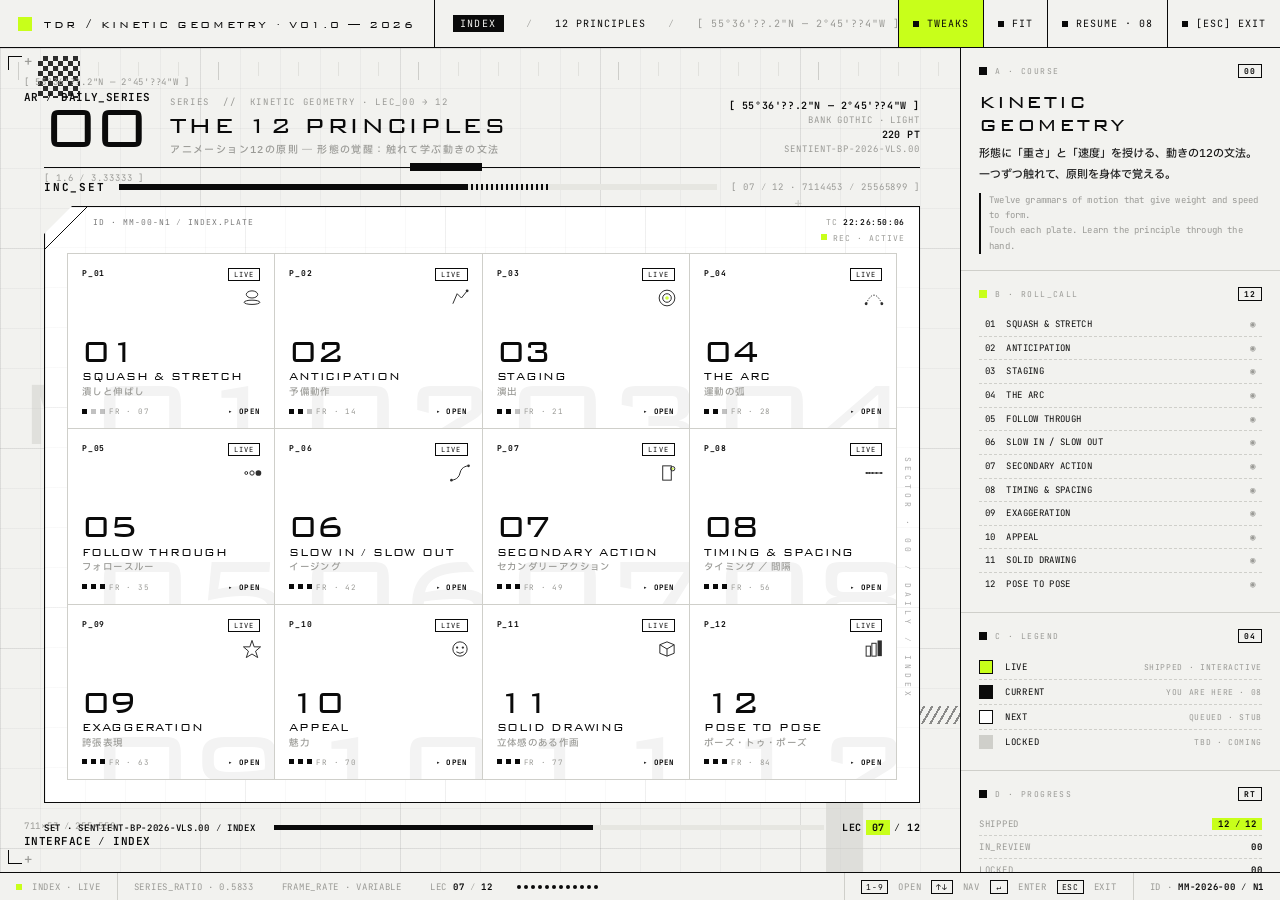
==== commit e96b76d2: "UI fixes: index hover/icons + 06 editor blue + 02/12 APPLY banners index.html:   - B · ROLL_CALL hov" ====
--- a/index.html
+++ b/index.html
@@ -457,9 +457,9 @@
 
 /* card SVG mark */
 .card .mark{
-  position:absolute;top:14px;right:14px;width:28px;height:28px;
+  position:absolute;top:34px;right:12px;width:20px;height:20px;
   display:flex;align-items:center;justify-content:center;
-  z-index:3;
+  z-index:3;opacity:0.85;
 }
 .card .mark svg{width:100%;height:100%;display:block}
 .card .mark svg .stroke{stroke:var(--ink);stroke-width:1.4;fill:none}
@@ -567,9 +567,11 @@
   font-family:var(--mono);font-size:9px;line-height:1.85;
   color:var(--ink-2);letter-spacing:0.04em;
 }
-.roll .ro{display:flex;justify-content:space-between;border-bottom:1px dashed var(--mute-2);padding:3px 0;cursor:pointer;transition:background 100ms,padding-left 130ms}
+.roll .ro{display:flex;justify-content:space-between;border-bottom:1px dashed var(--mute-2);padding:3px 6px;cursor:pointer;transition:background 100ms,padding-left 130ms,color 100ms}
 .roll .ro:last-child{border-bottom:none}
-.roll .ro:hover{background:rgba(200,255,26,0.13);padding-left:6px}
+.roll .ro:hover{background:var(--acc);padding-left:10px;border-bottom-color:transparent}
+.roll .ro:hover .a,
+.roll .ro:hover .b{color:var(--ink)}
 .roll .ro:hover .a{font-weight:700}
 .roll .ro .a{color:var(--ink)}
 .roll .ro .b{color:var(--mute);letter-spacing:0.06em}
@@ -608,8 +610,8 @@
 
 /* roll-call → card focus */
 @keyframes cardScan{0%{top:0;opacity:1}100%{top:100%;opacity:0}}
-.card.roll-focus{box-shadow:inset 0 0 0 1.5px var(--ink);z-index:3;overflow:hidden}
-.card.roll-focus:not(.highlight):not(.disabled){background:rgba(200,255,26,0.09)}
+.card.roll-focus{z-index:3;overflow:hidden}
+.card.roll-focus:not(.highlight):not(.disabled){background:rgba(200,255,26,0.22)}
 .card.roll-focus::before{
   content:"";position:absolute;left:0;right:0;height:1.5px;
   background:linear-gradient(90deg,transparent,var(--acc) 30%,var(--acc) 70%,transparent);
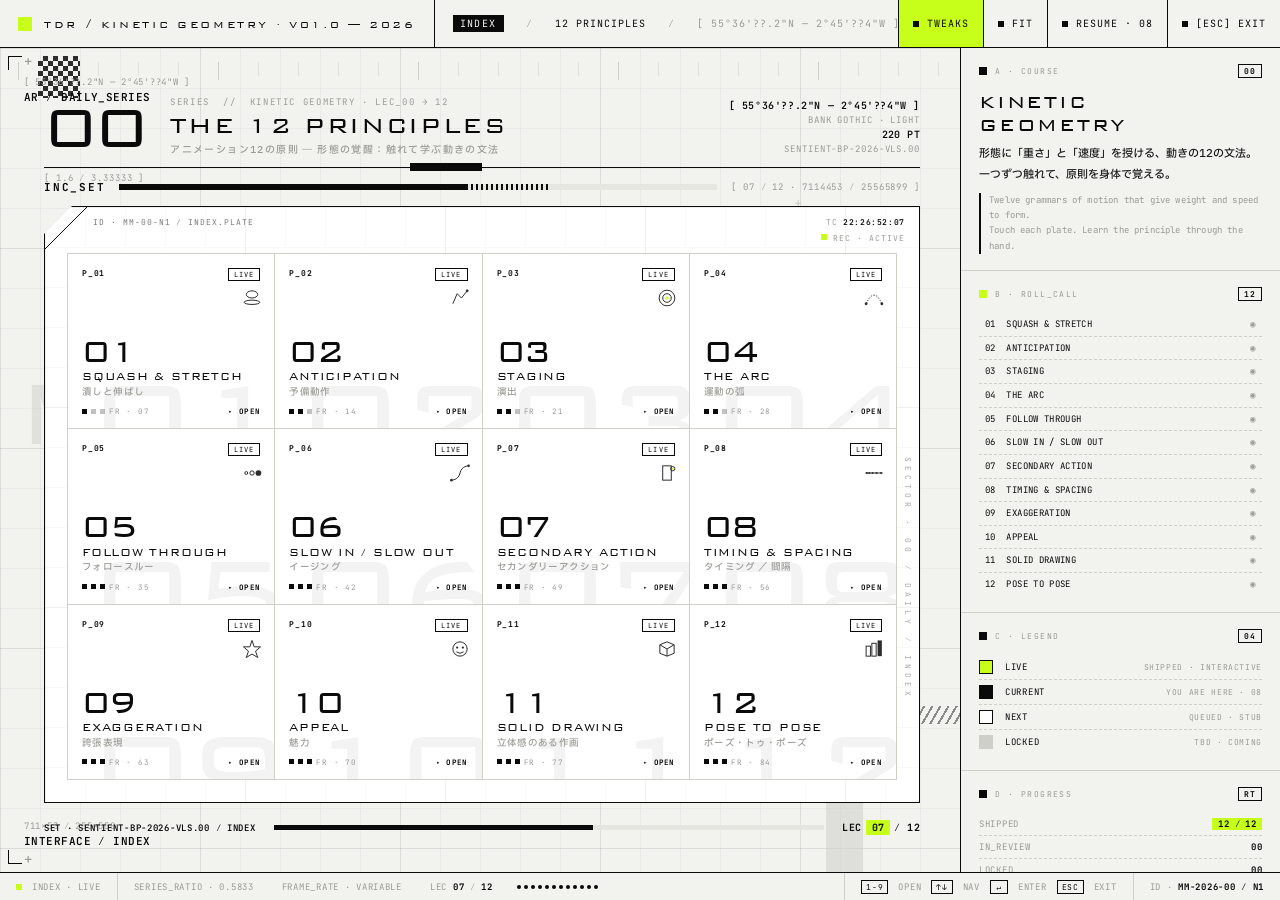
==== commit f3e8b6b6: "index/01/12: hover color, responsive bounce, popper head - index: card hover now uses theme acid-gre" ====
--- a/index.html
+++ b/index.html
@@ -424,17 +424,17 @@
 }
 
 /* hover state */
-.card:not(.disabled):hover{background:var(--ink);color:var(--bg)}
+.card:not(.disabled):hover{background:var(--acc);color:var(--ink)}
 .card:not(.disabled):hover .num,
-.card:not(.disabled):hover .en{color:var(--acc)}
+.card:not(.disabled):hover .en{color:var(--ink)}
 .card:not(.disabled):hover .jp,
 .card:not(.disabled):hover .row-top,
 .card:not(.disabled):hover .row-bot,
 .card:not(.disabled):hover .row-top .id,
-.card:not(.disabled):hover .row-bot .arrow{color:var(--bg)}
-.card:not(.disabled):hover .row-top .stamp{border-color:var(--bg);color:var(--bg)}
-.card:not(.disabled):hover .ghost{color:rgba(200,255,26,0.10)}
-.card:not(.disabled):hover .row-bot .frame .dot{background:var(--acc)}
+.card:not(.disabled):hover .row-bot .arrow{color:var(--ink)}
+.card:not(.disabled):hover .row-top .stamp{border-color:var(--ink);color:var(--ink)}
+.card:not(.disabled):hover .ghost{color:rgba(10,10,10,0.08)}
+.card:not(.disabled):hover .row-bot .frame .dot{background:var(--ink)}
 
 /* disabled */
 .card.disabled .num,
@@ -465,8 +465,8 @@
 .card .mark svg .stroke{stroke:var(--ink);stroke-width:1.4;fill:none}
 .card .mark svg .fill{fill:var(--ink)}
 .card .mark svg .acc{fill:var(--acc)}
-.card:hover .mark svg .stroke{stroke:var(--acc)}
-.card:hover .mark svg .fill{fill:var(--acc)}
+.card:hover .mark svg .stroke{stroke:var(--ink)}
+.card:hover .mark svg .fill{fill:var(--ink)}
 .card.disabled .mark svg .stroke{stroke:var(--mute-2)}
 .card.disabled .mark svg .fill{fill:var(--mute-2)}
 .card.highlight .mark svg .stroke{stroke:var(--ink)}
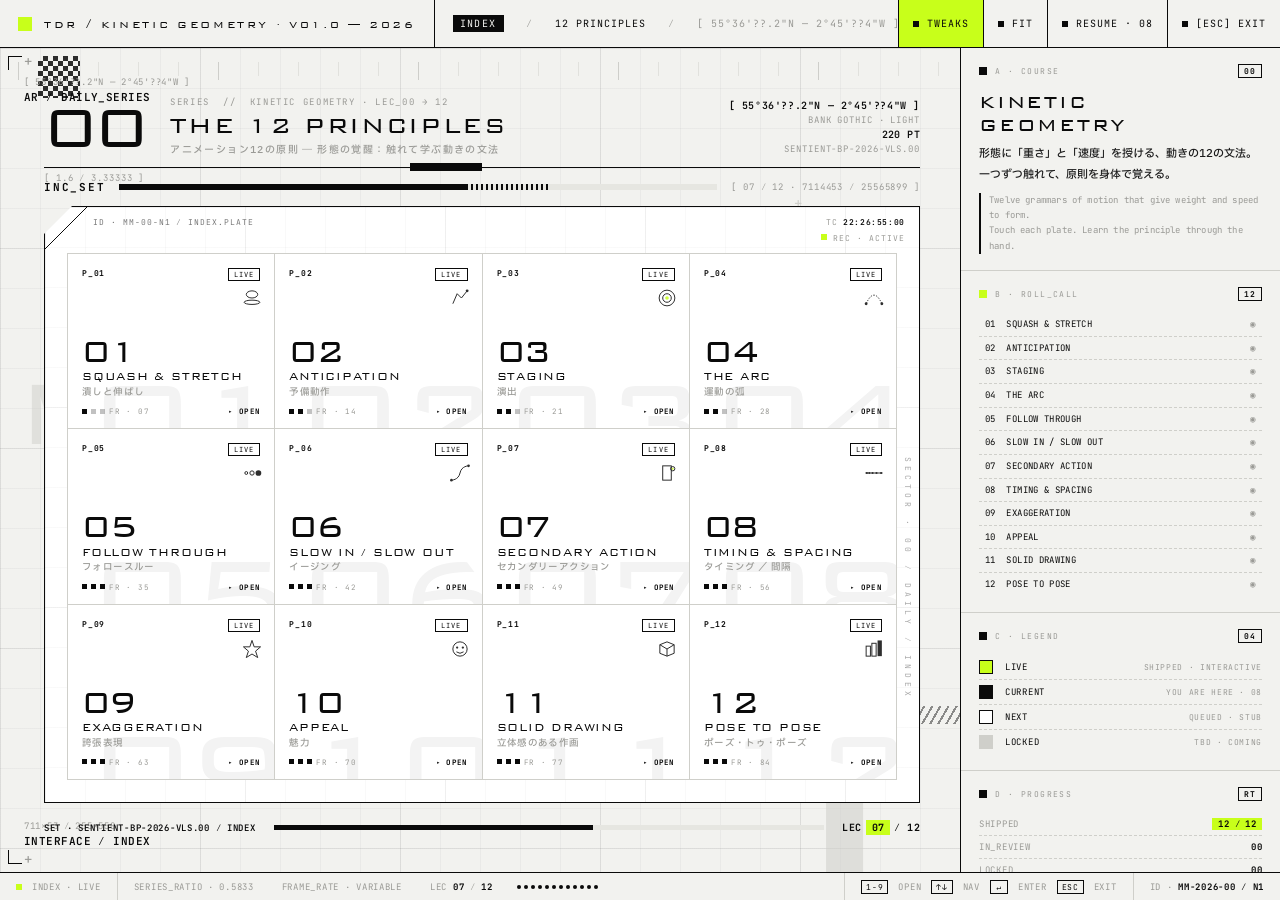
==== commit f4b20e80: "12: landscape viewport, edit-mode play/reset fixes; index neg hover - 12: viewport now fixed 16:9 la" ====
--- a/index.html
+++ b/index.html
@@ -423,18 +423,18 @@
   width:5px;height:5px;background:var(--ink);
 }
 
-/* hover state */
-.card:not(.disabled):hover{background:var(--acc);color:var(--ink)}
+/* hover state — モノクロ・ネガ反転（地=黒, 文字=白。アクセント色なし） */
+.card:not(.disabled):hover{background:var(--ink);color:var(--bg)}
 .card:not(.disabled):hover .num,
-.card:not(.disabled):hover .en{color:var(--ink)}
+.card:not(.disabled):hover .en{color:var(--bg)}
 .card:not(.disabled):hover .jp,
 .card:not(.disabled):hover .row-top,
 .card:not(.disabled):hover .row-bot,
 .card:not(.disabled):hover .row-top .id,
-.card:not(.disabled):hover .row-bot .arrow{color:var(--ink)}
-.card:not(.disabled):hover .row-top .stamp{border-color:var(--ink);color:var(--ink)}
-.card:not(.disabled):hover .ghost{color:rgba(10,10,10,0.08)}
-.card:not(.disabled):hover .row-bot .frame .dot{background:var(--ink)}
+.card:not(.disabled):hover .row-bot .arrow{color:var(--bg)}
+.card:not(.disabled):hover .row-top .stamp{border-color:var(--bg);color:var(--bg)}
+.card:not(.disabled):hover .ghost{color:rgba(255,255,255,0.07)}
+.card:not(.disabled):hover .row-bot .frame .dot{background:var(--bg)}
 
 /* disabled */
 .card.disabled .num,
@@ -453,7 +453,7 @@
 .card.highlight .ghost{color:rgba(10,10,10,0.08)}
 .card.highlight:hover{background:var(--ink)}
 .card.highlight:hover .num,
-.card.highlight:hover .en{color:var(--acc)}
+.card.highlight:hover .en{color:var(--bg)}
 
 /* card SVG mark */
 .card .mark{
@@ -465,8 +465,8 @@
 .card .mark svg .stroke{stroke:var(--ink);stroke-width:1.4;fill:none}
 .card .mark svg .fill{fill:var(--ink)}
 .card .mark svg .acc{fill:var(--acc)}
-.card:hover .mark svg .stroke{stroke:var(--ink)}
-.card:hover .mark svg .fill{fill:var(--ink)}
+.card:hover .mark svg .stroke{stroke:var(--bg)}
+.card:hover .mark svg .fill{fill:var(--bg)}
 .card.disabled .mark svg .stroke{stroke:var(--mute-2)}
 .card.disabled .mark svg .fill{fill:var(--mute-2)}
 .card.highlight .mark svg .stroke{stroke:var(--ink)}
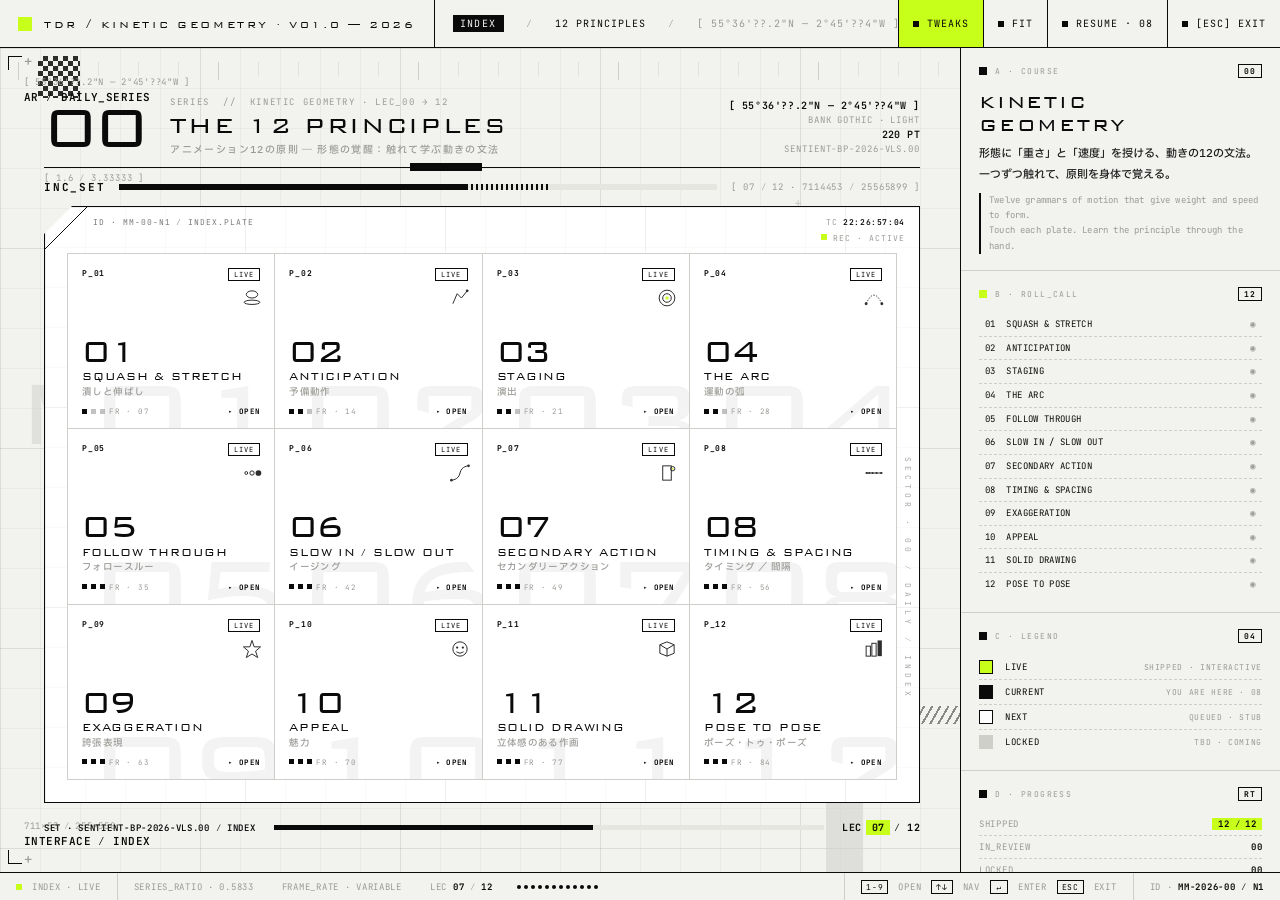
==== commit 408ec33f: "12/02/index: watermark not clipped, edit-mode live preview, present fx - big watermark number 1.5x; " ====
--- a/index.html
+++ b/index.html
@@ -423,18 +423,18 @@
   width:5px;height:5px;background:var(--ink);
 }
 
-/* hover state — モノクロ・ネガ反転（地=黒, 文字=白。アクセント色なし） */
-.card:not(.disabled):hover{background:var(--ink);color:var(--bg)}
+/* hover state — テーマのアシッドグリーン（地=黄緑, 文字=黒） */
+.card:not(.disabled):hover{background:var(--acc);color:var(--ink)}
 .card:not(.disabled):hover .num,
-.card:not(.disabled):hover .en{color:var(--bg)}
+.card:not(.disabled):hover .en{color:var(--ink)}
 .card:not(.disabled):hover .jp,
 .card:not(.disabled):hover .row-top,
 .card:not(.disabled):hover .row-bot,
 .card:not(.disabled):hover .row-top .id,
-.card:not(.disabled):hover .row-bot .arrow{color:var(--bg)}
-.card:not(.disabled):hover .row-top .stamp{border-color:var(--bg);color:var(--bg)}
-.card:not(.disabled):hover .ghost{color:rgba(255,255,255,0.07)}
-.card:not(.disabled):hover .row-bot .frame .dot{background:var(--bg)}
+.card:not(.disabled):hover .row-bot .arrow{color:var(--ink)}
+.card:not(.disabled):hover .row-top .stamp{border-color:var(--ink);color:var(--ink)}
+.card:not(.disabled):hover .ghost{color:rgba(10,10,10,0.08)}
+.card:not(.disabled):hover .row-bot .frame .dot{background:var(--ink)}
 
 /* disabled */
 .card.disabled .num,
@@ -453,7 +453,7 @@
 .card.highlight .ghost{color:rgba(10,10,10,0.08)}
 .card.highlight:hover{background:var(--ink)}
 .card.highlight:hover .num,
-.card.highlight:hover .en{color:var(--bg)}
+.card.highlight:hover .en{color:var(--acc)}
 
 /* card SVG mark */
 .card .mark{
@@ -465,8 +465,8 @@
 .card .mark svg .stroke{stroke:var(--ink);stroke-width:1.4;fill:none}
 .card .mark svg .fill{fill:var(--ink)}
 .card .mark svg .acc{fill:var(--acc)}
-.card:hover .mark svg .stroke{stroke:var(--bg)}
-.card:hover .mark svg .fill{fill:var(--bg)}
+.card:hover .mark svg .stroke{stroke:var(--ink)}
+.card:hover .mark svg .fill{fill:var(--ink)}
 .card.disabled .mark svg .stroke{stroke:var(--mute-2)}
 .card.disabled .mark svg .fill{fill:var(--mute-2)}
 .card.highlight .mark svg .stroke{stroke:var(--ink)}
@@ -611,7 +611,20 @@
 /* roll-call → card focus */
 @keyframes cardScan{0%{top:0;opacity:1}100%{top:100%;opacity:0}}
 .card.roll-focus{z-index:3;overflow:hidden}
-.card.roll-focus:not(.highlight):not(.disabled){background:rgba(200,255,26,0.22)}
+/* ROLL_CALL テキストホバー → 対応カードを直接ホバーと同じ濃い緑にする */
+.card.roll-focus:not(.highlight):not(.disabled){background:var(--acc);color:var(--ink)}
+.card.roll-focus:not(.highlight):not(.disabled) .num,
+.card.roll-focus:not(.highlight):not(.disabled) .en,
+.card.roll-focus:not(.highlight):not(.disabled) .jp,
+.card.roll-focus:not(.highlight):not(.disabled) .row-top,
+.card.roll-focus:not(.highlight):not(.disabled) .row-bot,
+.card.roll-focus:not(.highlight):not(.disabled) .row-top .id,
+.card.roll-focus:not(.highlight):not(.disabled) .row-bot .arrow{color:var(--ink)}
+.card.roll-focus:not(.highlight):not(.disabled) .row-top .stamp{border-color:var(--ink);color:var(--ink)}
+.card.roll-focus:not(.highlight):not(.disabled) .ghost{color:rgba(10,10,10,0.08)}
+.card.roll-focus:not(.highlight):not(.disabled) .row-bot .frame .dot{background:var(--ink)}
+.card.roll-focus:not(.highlight):not(.disabled) .mark svg .stroke{stroke:var(--ink)}
+.card.roll-focus:not(.highlight):not(.disabled) .mark svg .fill{fill:var(--ink)}
 .card.roll-focus::before{
   content:"";position:absolute;left:0;right:0;height:1.5px;
   background:linear-gradient(90deg,transparent,var(--acc) 30%,var(--acc) 70%,transparent);
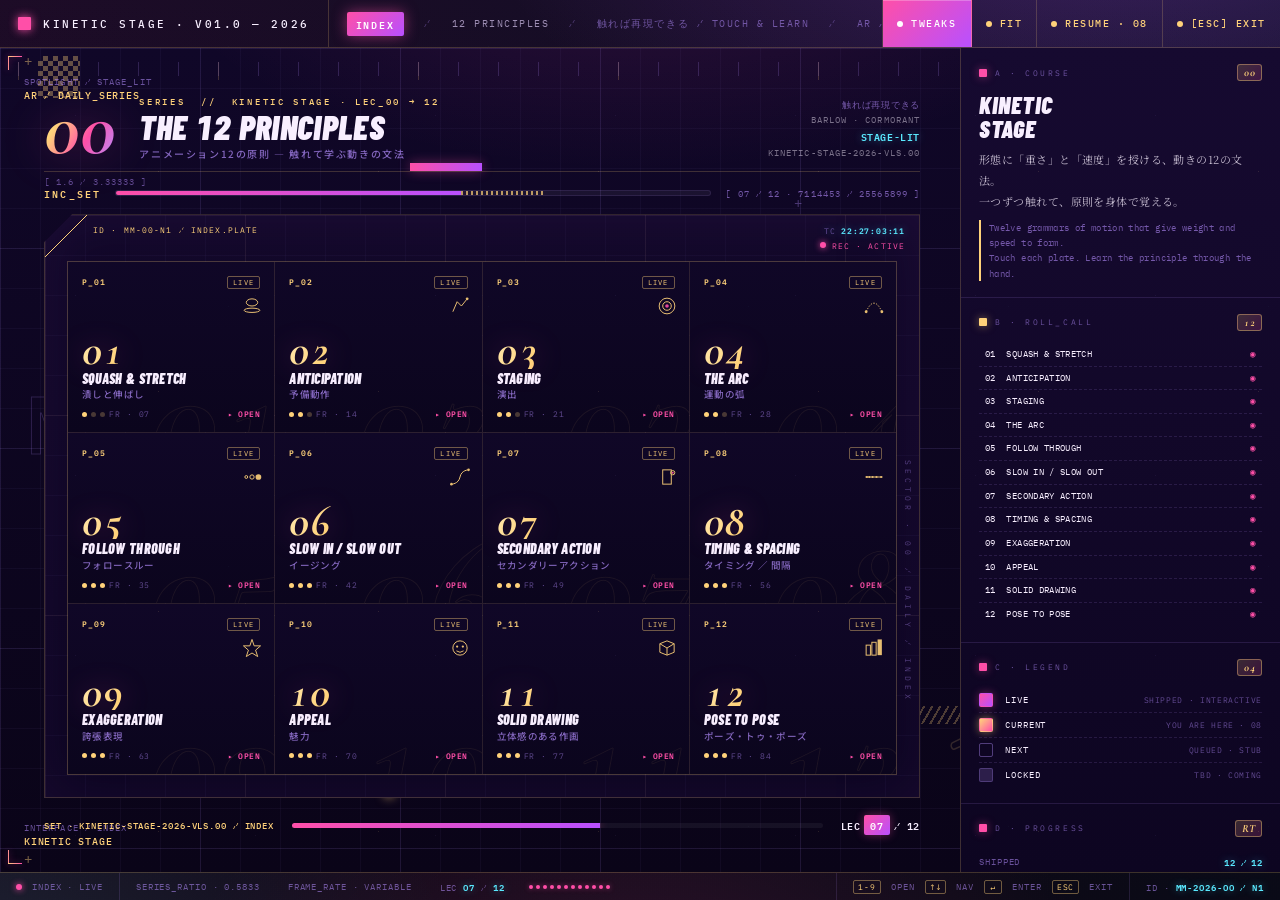
==== commit 26d75435: "index/01/02/09/12: update five pages Co-Authored-By: Claude Sonnet 4.6 <noreply@anthropic.com>" ====
--- a/index.html
+++ b/index.html
@@ -3,152 +3,202 @@
 <head>
 <meta charset="UTF-8">
 <meta name="viewport" content="width=device-width, initial-scale=1.0">
-<title>tDR · KINETIC GEOMETRY — INDEX</title>
+<title>KINETIC STAGE · 12 PRINCIPLES — INDEX</title>
 <link rel="preconnect" href="https://fonts.googleapis.com">
 <link rel="preconnect" href="https://fonts.gstatic.com" crossorigin>
-<link href="https://fonts.googleapis.com/css2?family=JetBrains+Mono:wght@400;500;600;700&family=IBM+Plex+Sans+JP:wght@400;500;600&display=swap" rel="stylesheet">
+<link href="https://fonts.googleapis.com/css2?family=Barlow+Condensed:ital,wght@0,500;0,700;0,900;1,700;1,900&family=IBM+Plex+Mono:wght@400;500;600&family=Noto+Sans+JP:wght@400;500;700&family=Noto+Serif+JP:wght@400;600;800&family=Cormorant+Garamond:ital,wght@0,500;0,700;1,500;1,700&display=swap" rel="stylesheet">
 <style>
-@font-face{
-  font-family:"Bank Gothic";
-  src:url("fonts/bank-gothic-light-bt.ttf") format("truetype");
-  font-weight:300 700;
-  font-display:swap;
-}
-
 *,*::before,*::after{box-sizing:border-box;margin:0;padding:0}
 
 :root{
-  --bg:#f2f2ef;
-  --plate:#ffffff;
-  --ink:#0a0a0a;
-  --ink-2:#1a1a1a;
-  --mute:#9a9a96;
-  --mute-2:#cfcfca;
-  --mute-3:#e6e6e1;
-  --line:#0a0a0a;
-  --acc:#c8ff1a;
-  --acc-ink:#0a0a0a;
-  --grid:rgba(10,10,10,0.035);
-  --grid-major:rgba(10,10,10,0.06);
-
-  --mono:"JetBrains Mono",ui-monospace,monospace;
-  --display:"Bank Gothic","JetBrains Mono",system-ui,sans-serif;
-  --jp:"IBM Plex Sans JP",system-ui,sans-serif;
+  /* ── stage surfaces (midnight plum) ── */
+  --bg-1:#0c061d;
+  --bg-0:#07030f;
+  --panel:#100728;
+  --cell:#0d0620;
+  --plate:#0e0623;
+
+  /* ── ink / text ── */
+  --white:#F8EFFF;
+  --ink:#120726;            /* dark ink — for text/marks ON bright accent fills */
+  --grey:#9d8db3;
+  --mute:rgba(248,239,255,0.46);
+  --mute-2:rgba(181,142,255,0.26);
+  --mute-3:rgba(255,255,255,0.05);
+
+  /* ── three-spotlight accents ── */
+  --rouge:#FF4FA8;
+  --rouge-deep:#C9248A;
+  --magenta:#B850FF;
+  --ice:#5AE9FF;
+  --gold:#FFD27A;
+  --lavender:#B58EFF;
+
+  /* tweakable spotlight accent (solid marks) */
+  --acc:#FF4FA8;
+  --acc-ink:#120726;
+
+  /* ── structural lines ── */
+  --line:rgba(255,210,122,0.20);
+  --line-soft:rgba(181,142,255,0.14);
+  --grid:rgba(181,142,255,0.045);
+  --grid-major:rgba(181,142,255,0.085);
+
+  /* ── gradients & glow ── */
+  --grad-btn:linear-gradient(135deg,#FF4FA8,#B850FF);
+  --grad-spot:linear-gradient(120deg,#FFE9B0,#FFD27A 26%,#FF4FA8 62%,#B58EFF 100%);
+  --grad-page:radial-gradient(ellipse 85% 60% at 88% -12%, rgba(184,80,255,0.28), transparent 60%),
+              radial-gradient(ellipse 70% 60% at -8% 110%, rgba(90,233,255,0.14), transparent 65%),
+              radial-gradient(ellipse 60% 50% at 50% 110%, rgba(255,79,168,0.12), transparent 60%),
+              linear-gradient(180deg,#0c061d 0%,#07030f 100%);
+  --glow-rouge:0 0 14px rgba(255,79,168,0.5);
+  --glow-ice:0 0 8px rgba(90,233,255,0.45);
+
+  /* ── type ── */
+  --mono:'IBM Plex Mono',ui-monospace,monospace;
+  --display:'Barlow Condensed','IBM Plex Mono',system-ui,sans-serif;
+  --orn:'Cormorant Garamond',Georgia,serif;
+  --jp:'Noto Sans JP',system-ui,sans-serif;
+  --jp-serif:'Noto Serif JP',serif;
+
+  --r-xs:2px; --r-sm:3px; --r-md:5px;
 
   --ez:cubic-bezier(0.2,0,0,1);
 }
 
 html,body{
   height:100%;width:100%;overflow:hidden;
-  background:var(--bg);color:var(--ink);
+  background:var(--grad-page);
+  background-attachment:fixed;
+  color:var(--white);
   font-family:var(--mono);
   font-feature-settings:"tnum","ss01";
   -webkit-font-smoothing:antialiased;
+}
+
+/* starfield sparkle */
+body::after{
+  content:'';position:fixed;inset:0;pointer-events:none;z-index:9998;opacity:0.85;mix-blend-mode:screen;
+  background-image:
+    radial-gradient(1px 1px at 20% 30%, rgba(255,255,255,0.22), transparent 50%),
+    radial-gradient(1px 1px at 72% 78%, rgba(255,210,122,0.22), transparent 50%),
+    radial-gradient(1px 1px at 42% 64%, rgba(181,142,255,0.22), transparent 50%),
+    radial-gradient(1px 1px at 88% 18%, rgba(90,233,255,0.22), transparent 50%),
+    radial-gradient(1px 1px at 10% 80%, rgba(255,79,168,0.18), transparent 50%);
+  background-size:300px 300px,220px 220px,180px 180px,260px 260px,340px 340px;
 }
 
 #app{
   display:grid;
   grid-template-rows:48px 1fr 28px;
   height:100vh;width:100vw;
-}
-
-/* ── TOP BAR (identical chrome to lecture page) ── */
+  position:relative;z-index:1;
+}
+
+/* ── TOP BAR ── */
 #topbar{
   display:grid;
   grid-template-columns:auto 1fr auto;
   align-items:stretch;
   border-bottom:1px solid var(--line);
-  background:var(--bg);
+  background:linear-gradient(90deg,rgba(255,79,168,0.07),rgba(90,233,255,0.04));
 }
 #topbar .brand{
   display:flex;align-items:center;gap:12px;
   padding:0 18px;border-right:1px solid var(--line);
 }
-#topbar .brand .mk{width:14px;height:14px;background:var(--acc);display:block}
+#topbar .brand .mk{width:13px;height:13px;background:var(--acc);display:block;box-shadow:0 0 10px var(--acc);border-radius:1px}
 #topbar .brand .name{
-  font-family:var(--display);font-size:12px;
-  letter-spacing:0.22em;text-transform:uppercase;font-weight:400;
+  font-family:var(--mono);font-size:10.5px;font-weight:500;
+  letter-spacing:0.24em;text-transform:uppercase;color:var(--white);
 }
 #topbar .crumbs{
-  display:flex;align-items:center;gap:22px;padding:0 18px;
-  font-size:10px;letter-spacing:0.1em;text-transform:uppercase;
-  color:var(--ink);overflow:hidden;white-space:nowrap;
-}
-#topbar .crumbs .sep{color:var(--mute)}
-#topbar .crumbs .coord{color:var(--mute)}
-#topbar .crumbs .here{background:var(--ink);color:var(--bg);padding:2px 7px;letter-spacing:0.14em}
+  display:flex;align-items:center;gap:20px;padding:0 18px;
+  font-size:9.5px;letter-spacing:0.16em;text-transform:uppercase;
+  color:var(--grey);overflow:hidden;white-space:nowrap;
+}
+#topbar .crumbs .sep{color:rgba(181,142,255,0.4)}
+#topbar .crumbs .coord{color:rgba(181,142,255,0.55)}
+#topbar .crumbs .here{
+  background:var(--grad-btn);color:#fff;padding:3px 9px;letter-spacing:0.2em;
+  border-radius:var(--r-xs);box-shadow:var(--glow-rouge);font-weight:600;
+}
 #topbar .tools{display:flex;align-items:stretch;border-left:1px solid var(--line)}
 #topbar .tools button,
 #topbar .tools a{
   appearance:none;background:transparent;border:none;
   border-right:1px solid var(--line);
   padding:0 14px;
-  font-family:var(--mono);font-size:10px;
-  letter-spacing:0.1em;text-transform:uppercase;
-  color:var(--ink);cursor:pointer;
+  font-family:var(--mono);font-size:9.5px;font-weight:500;
+  letter-spacing:0.16em;text-transform:uppercase;
+  color:var(--gold);cursor:pointer;
   display:inline-flex;align-items:center;gap:8px;
-  text-decoration:none;
+  text-decoration:none;transition:background 0.15s,color 0.15s,box-shadow 0.15s;
 }
 #topbar .tools button:last-child,
 #topbar .tools a:last-child{border-right:none}
 #topbar .tools button:hover,
-#topbar .tools a:hover{background:var(--ink);color:var(--bg)}
-#topbar .tools button:hover .dot{background:var(--bg)}
-#topbar .tools .dot{width:6px;height:6px;background:var(--ink);display:inline-block}
-#topbar .tools .tool-acc{background:var(--acc);color:var(--acc-ink)}
-#topbar .tools .tool-acc .dot{background:var(--acc-ink)}
+#topbar .tools a:hover{background:rgba(255,79,168,0.14);color:var(--white);box-shadow:inset 0 0 18px rgba(255,79,168,0.2)}
+#topbar .tools .dot{width:6px;height:6px;background:var(--gold);display:inline-block;border-radius:50%}
+#topbar .tools button:hover .dot,
+#topbar .tools a:hover .dot{background:var(--rouge);box-shadow:0 0 6px var(--rouge)}
+#topbar .tools .tool-acc{background:var(--grad-btn);color:#fff;box-shadow:inset 0 1px 0 rgba(255,255,255,0.25)}
+#topbar .tools .tool-acc .dot{background:#fff}
+#topbar .tools .tool-acc:hover{color:#fff;box-shadow:0 0 18px rgba(255,79,168,0.55),inset 0 1px 0 rgba(255,255,255,0.3)}
 
 /* ── STAGE ── */
 #stage{
   position:relative;overflow:hidden;
   background:
+    radial-gradient(ellipse 65% 48% at 50% -14%, rgba(255,79,168,0.13), transparent 60%),
     linear-gradient(var(--grid-major) 1px,transparent 1px) 0 0/200px 200px,
     linear-gradient(90deg,var(--grid-major) 1px,transparent 1px) 0 0/200px 200px,
     linear-gradient(var(--grid) 1px,transparent 1px) 0 0/40px 40px,
     linear-gradient(90deg,var(--grid) 1px,transparent 1px) 0 0/40px 40px,
-    var(--bg);
-}
-
-/* ghost numerals */
+    linear-gradient(180deg,#100728,#0a0418);
+  border-bottom:none;
+}
+
+/* ghost numerals — stroked gold outline */
 .gh-12{
   position:absolute;
-  font-family:var(--display);
+  font-family:var(--orn);font-style:italic;
   font-size:clamp(380px,52vh,720px);
-  font-weight:300;
-  letter-spacing:-0.06em;
+  font-weight:700;
+  letter-spacing:-0.05em;
   line-height:0.78;
-  color:var(--mute-2);
+  color:transparent;
+  -webkit-text-stroke:1.5px rgba(255,210,122,0.16);
   bottom:-6%;right:-2%;
   pointer-events:none;user-select:none;
   z-index:0;
-  opacity:0.55;
 }
 .gh-N1{
   position:absolute;
   top:38%;left:2%;
-  font-family:var(--mono);font-weight:700;
+  font-family:var(--mono);font-weight:600;
   font-size:9vh;letter-spacing:0.02em;
-  color:var(--mute-2);opacity:0.5;
+  color:transparent;-webkit-text-stroke:1px rgba(181,142,255,0.2);
   pointer-events:none;user-select:none;z-index:0;
 }
 
 /* ticks */
 .ticks-top{
   position:absolute;top:14px;left:18px;right:18px;height:14px;
-  background-image:linear-gradient(90deg,var(--mute-2) 1px,transparent 1px);
+  background-image:linear-gradient(90deg,rgba(181,142,255,0.28) 1px,transparent 1px);
   background-size:40px 100%;
-  opacity:0.5;pointer-events:none;
+  opacity:0.7;pointer-events:none;
 }
 .ticks-top-major{
   position:absolute;top:14px;left:18px;right:18px;height:18px;
-  background-image:linear-gradient(90deg,var(--ink) 1px,transparent 1px);
+  background-image:linear-gradient(90deg,rgba(255,210,122,0.4) 1px,transparent 1px);
   background-size:200px 100%;
-  opacity:0.16;pointer-events:none;
+  opacity:0.5;pointer-events:none;
 }
 .ticks-right{
   position:absolute;right:6px;top:120px;bottom:120px;width:12px;
-  background-image:linear-gradient(0deg,var(--mute-2) 1px,transparent 1px);
-  background-size:100% 40px;opacity:0.5;pointer-events:none;
+  background-image:linear-gradient(0deg,rgba(181,142,255,0.28) 1px,transparent 1px);
+  background-size:100% 40px;opacity:0.7;pointer-events:none;
 }
 
 /* register marks */
@@ -156,19 +206,19 @@
 .regmarks .plus{
   position:absolute;
   font-family:var(--mono);font-size:14px;line-height:1;
-  color:var(--mute);
+  color:rgba(255,210,122,0.45);
 }
 .regmarks .plus.tl{top:6px;left:24px}
 .regmarks .plus.tr{top:6px;right:24px}
 .regmarks .plus.bl{bottom:6px;left:24px}
 .regmarks .plus.br{bottom:6px;right:24px}
-.regmarks .plus.f1{top:18%;left:62%;color:var(--mute-2)}
-.regmarks .plus.f2{top:46%;left:18%;color:var(--mute-2)}
-.regmarks .plus.f3{bottom:22%;left:46%;color:var(--mute-2)}
-
-/* corner cross hairs */
+.regmarks .plus.f1{top:18%;left:62%;color:rgba(181,142,255,0.35)}
+.regmarks .plus.f2{top:46%;left:18%;color:rgba(181,142,255,0.35)}
+.regmarks .plus.f3{bottom:22%;left:46%;color:rgba(181,142,255,0.35)}
+
+/* corner cross hairs — gold→rouge gradient with glow */
 .corner{position:absolute;width:14px;height:14px;pointer-events:none;z-index:1}
-.corner::before,.corner::after{content:"";position:absolute;background:var(--ink)}
+.corner::before,.corner::after{content:"";position:absolute;background:linear-gradient(90deg,var(--gold),var(--rouge));box-shadow:0 0 6px rgba(255,79,168,0.5)}
 .corner::before{width:1px;height:14px;top:0;left:0}
 .corner::after{width:14px;height:1px;top:0;left:0}
 .corner.ctl{top:8px;left:8px}
@@ -178,41 +228,41 @@
 
 /* axis labels */
 .axis{position:absolute;pointer-events:none;z-index:2;
-  font-family:var(--mono);font-size:9px;letter-spacing:0.08em;
-  color:var(--mute);text-transform:uppercase;
+  font-family:var(--mono);font-size:9px;letter-spacing:0.12em;
+  color:rgba(181,142,255,0.55);text-transform:uppercase;
 }
 .axis b{
-  display:block;color:var(--ink);font-weight:600;
-  font-size:11px;letter-spacing:0.04em;margin-top:2px;
+  display:block;color:var(--gold);font-weight:500;
+  font-size:10px;letter-spacing:0.08em;margin-top:2px;
 }
 .axis.tl{top:28px;left:24px}
 .axis.tr{top:28px;right:24px;text-align:right}
 .axis.bl{bottom:24px;left:24px}
 .axis.br{bottom:24px;right:24px;text-align:right}
 
-.acc-rail{position:absolute;top:0;bottom:0;right:0;width:4px;background:var(--acc);z-index:1}
+.acc-rail{position:absolute;top:0;bottom:0;right:0;width:4px;background:var(--grad-btn);box-shadow:0 0 16px rgba(255,79,168,0.55);z-index:1}
 
 .hatch-slab{
   position:absolute;
   right:14%;bottom:18%;
   width:200px;height:18px;
-  background:repeating-linear-gradient(-60deg,var(--ink) 0 2px,transparent 2px 7px);
-  opacity:0.45;pointer-events:none;z-index:1;
-}
-.blk-bar{position:absolute;background:var(--ink);pointer-events:none;z-index:1}
-.blk-bar.b1{top:14%;left:32%;width:72px;height:8px}
-.blk-bar.b2{bottom:9%;left:30%;width:10px;height:10px}
+  background:repeating-linear-gradient(-60deg,rgba(255,210,122,0.55) 0 2px,transparent 2px 7px);
+  opacity:0.5;pointer-events:none;z-index:1;
+}
+.blk-bar{position:absolute;pointer-events:none;z-index:1}
+.blk-bar.b1{top:14%;left:32%;width:72px;height:8px;background:linear-gradient(90deg,var(--rouge),var(--magenta));box-shadow:0 0 12px rgba(255,79,168,0.4)}
+.blk-bar.b2{bottom:9%;left:30%;width:10px;height:10px;background:var(--gold);box-shadow:0 0 10px rgba(255,210,122,0.5)}
 
 .checker{
   position:absolute;
   width:42px;height:42px;
   background:
-    conic-gradient(var(--ink) 0 25%,transparent 0 50%,var(--ink) 0 75%,transparent 0)
+    conic-gradient(rgba(255,210,122,0.7) 0 25%,transparent 0 50%,rgba(255,210,122,0.7) 0 75%,transparent 0)
     0 0/10px 10px;
-  opacity:0.85;pointer-events:none;z-index:1;
+  opacity:0.5;pointer-events:none;z-index:1;
 }
 .checker.cks1{top:1%;left:3%}
-.checker.cks2{bottom:3%;right:22%;width:32px;height:32px;background-size:8px 8px}
+.checker.cks2{bottom:3%;right:22%;width:32px;height:32px;background-size:8px 8px;background-image:conic-gradient(rgba(90,233,255,0.6) 0 25%,transparent 0 50%,rgba(90,233,255,0.6) 0 75%,transparent 0)}
 
 /* content grid */
 .content{
@@ -238,40 +288,43 @@
   grid-template-columns:auto 1fr auto;
   align-items:center;gap:24px;
   padding-bottom:10px;
-  border-bottom:1px solid var(--ink);
+  border-bottom:1px solid var(--line);
   position:relative;
 }
 .title-blk .idx{
-  font-family:var(--display);
-  font-size:72px;font-weight:300;line-height:0.82;
-  letter-spacing:-0.04em;color:var(--ink);
-}
-.title-blk .ttl{display:flex;flex-direction:column;gap:3px}
+  font-family:var(--orn);font-style:italic;
+  font-size:78px;font-weight:700;line-height:0.82;
+  letter-spacing:-0.03em;
+  background-image:var(--grad-spot);-webkit-background-clip:text;background-clip:text;
+  -webkit-text-fill-color:transparent;color:transparent;
+  filter:drop-shadow(0 0 22px rgba(255,79,168,0.35));
+}
+.title-blk .ttl{display:flex;flex-direction:column;gap:4px}
 .title-blk .ttl .kicker{
-  font-family:var(--mono);font-size:9px;
-  letter-spacing:0.18em;text-transform:uppercase;color:var(--mute);
+  font-family:var(--mono);font-size:9px;font-weight:500;
+  letter-spacing:0.3em;text-transform:uppercase;color:var(--gold);
 }
 .title-blk .ttl .name{
   font-family:var(--display);
-  font-size:28px;font-weight:400;line-height:1;
-  letter-spacing:0.06em;text-transform:uppercase;
+  font-size:34px;font-weight:900;font-style:italic;line-height:0.92;
+  letter-spacing:0.01em;text-transform:uppercase;color:var(--white);
 }
 .title-blk .ttl .jp{
   font-family:var(--jp);font-size:10px;
-  letter-spacing:0.14em;color:var(--mute);font-weight:500;
+  letter-spacing:0.16em;color:rgba(181,142,255,0.7);font-weight:500;
 }
 .title-blk .specs{
   display:flex;flex-direction:column;gap:2px;
   font-family:var(--mono);font-size:9px;
-  letter-spacing:0.1em;text-transform:uppercase;color:var(--mute);text-align:right;
-}
-.title-blk .specs .coord{color:var(--ink);font-weight:600;letter-spacing:0.06em;font-size:10px}
-.title-blk .specs .pt{color:var(--ink);font-weight:600;letter-spacing:0.04em;font-size:10px}
+  letter-spacing:0.12em;text-transform:uppercase;color:var(--mute);text-align:right;
+}
+.title-blk .specs .coord{color:rgba(181,142,255,0.6);font-weight:400;letter-spacing:0.08em;font-size:9px}
+.title-blk .specs .pt{color:var(--ice);font-weight:600;letter-spacing:0.06em;font-size:10px;text-shadow:var(--glow-ice)}
 .title-blk .ratio{
   position:absolute;left:0;bottom:-1px;transform:translateY(100%);
   padding-top:4px;
   font-family:var(--mono);font-size:9px;
-  letter-spacing:0.1em;color:var(--mute);
+  letter-spacing:0.12em;color:rgba(181,142,255,0.5);
 }
 
 /* INC_SET bar */
@@ -281,67 +334,69 @@
   align-items:center;gap:14px;
 }
 .inc-set .lbl{
-  font-family:var(--mono);font-weight:700;
-  font-size:11px;letter-spacing:0.16em;text-transform:uppercase;color:var(--ink);
+  font-family:var(--mono);font-weight:600;
+  font-size:10px;letter-spacing:0.22em;text-transform:uppercase;color:var(--gold);
 }
 .inc-set .bar{
-  position:relative;height:6px;background:var(--mute-3);overflow:hidden;
+  position:relative;height:6px;background:var(--mute-3);overflow:hidden;border-radius:3px;
+  border:1px solid rgba(181,142,255,0.12);
 }
 .inc-set .bar::before{
   content:"";position:absolute;top:0;left:0;height:100%;
-  width:0%;background:var(--ink);
+  width:0%;background:var(--grad-btn);box-shadow:0 0 12px rgba(255,79,168,0.5);
   transition:width 800ms var(--ez);
 }
 .inc-set .bar.live::before{width:58%}
 .inc-set .bar::after{
   content:"";position:absolute;top:0;left:58%;height:100%;width:14%;
-  background:repeating-linear-gradient(90deg,var(--ink) 0 2px,transparent 2px 5px);
+  background:repeating-linear-gradient(90deg,rgba(255,210,122,0.7) 0 2px,transparent 2px 5px);
 }
 .inc-set .frac{
-  font-family:var(--mono);font-size:9px;letter-spacing:0.1em;color:var(--mute);
+  font-family:var(--mono);font-size:9px;letter-spacing:0.12em;color:rgba(181,142,255,0.6);
 }
 
 /* PLATE — holds 12-card grid */
 .plate{
   position:relative;
-  background:var(--plate);
+  background:linear-gradient(180deg,#120829,#0c0520);
   border:1px solid var(--line);
   min-height:0;
   clip-path:polygon(28px 0,100% 0,100% 100%,0 100%,0 28px);
   overflow:hidden;
+  box-shadow:inset 0 0 60px rgba(184,80,255,0.07);
 }
 .plate::before{
   content:"";position:absolute;inset:0;pointer-events:none;
   background:
-    linear-gradient(rgba(10,10,10,0.022) 1px,transparent 1px) 0 0/40px 40px,
-    linear-gradient(90deg,rgba(10,10,10,0.022) 1px,transparent 1px) 0 0/40px 40px,
-    linear-gradient(rgba(10,10,10,0.04) 1px,transparent 1px) 0 0/200px 200px,
-    linear-gradient(90deg,rgba(10,10,10,0.04) 1px,transparent 1px) 0 0/200px 200px;
+    linear-gradient(rgba(181,142,255,0.035) 1px,transparent 1px) 0 0/40px 40px,
+    linear-gradient(90deg,rgba(181,142,255,0.035) 1px,transparent 1px) 0 0/40px 40px,
+    linear-gradient(rgba(255,210,122,0.05) 1px,transparent 1px) 0 0/200px 200px,
+    linear-gradient(90deg,rgba(255,210,122,0.05) 1px,transparent 1px) 0 0/200px 200px;
 }
 .plate::after{
   content:"";position:absolute;top:0;left:0;width:42px;height:42px;
-  background:linear-gradient(135deg,transparent 49.4%,var(--ink) 49.4%,var(--ink) 50.6%,transparent 50.6%);
+  background:linear-gradient(135deg,transparent 49.4%,var(--gold) 49.4%,var(--gold) 50.6%,transparent 50.6%);
   pointer-events:none;
 }
 
 .plate-lbl{
   position:absolute;
   font-family:var(--mono);font-size:8px;
-  letter-spacing:0.12em;text-transform:uppercase;
-  color:rgba(10,10,10,0.55);z-index:6;pointer-events:none;
-}
-.plate-lbl.pl-tc{top:10px;right:14px;color:var(--ink);font-weight:600;letter-spacing:0.08em}
-.plate-lbl.pl-tc::before{content:"TC ";color:var(--mute);font-weight:400}
-.plate-lbl.pl-rec{top:26px;right:14px;color:var(--mute)}
+  letter-spacing:0.14em;text-transform:uppercase;
+  color:rgba(181,142,255,0.55);z-index:6;pointer-events:none;
+}
+.plate-lbl.pl-tc{top:10px;right:14px;color:var(--ice);font-weight:600;letter-spacing:0.1em;text-shadow:var(--glow-ice)}
+.plate-lbl.pl-tc::before{content:"TC ";color:rgba(181,142,255,0.5);font-weight:400}
+.plate-lbl.pl-rec{top:26px;right:14px;color:var(--rouge)}
 .plate-lbl.pl-rec::before{
-  content:"";display:inline-block;width:6px;height:6px;
-  background:var(--acc);margin-right:6px;vertical-align:1px;
+  content:"";display:inline-block;width:6px;height:6px;border-radius:50%;
+  background:var(--rouge);margin-right:6px;vertical-align:1px;box-shadow:0 0 6px var(--rouge);
   animation:blk 1.2s infinite;
 }
-.plate-lbl.pl-id{top:10px;left:48px}
+.plate-lbl.pl-id{top:10px;left:48px;color:var(--gold)}
 .plate-lbl.pl-sect{
   right:6px;top:42%;writing-mode:vertical-rl;
-  letter-spacing:0.5em;font-size:8px;color:rgba(10,10,10,0.35);
+  letter-spacing:0.5em;font-size:8px;color:rgba(181,142,255,0.4);
 }
 
 /* INDEX GRID */
@@ -352,43 +407,43 @@
   grid-template-columns:repeat(4,1fr);
   grid-template-rows:repeat(3,1fr);
   gap:1px;
-  background:var(--mute-2);
-  border:1px solid var(--mute-2);
+  background:rgba(255,210,122,0.12);
+  border:1px solid rgba(255,210,122,0.14);
   z-index:5;
 }
 
 .card{
   position:relative;
-  background:var(--plate);
+  background:linear-gradient(180deg,#100727,#0b051d);
   text-decoration:none;color:inherit;
   display:grid;
   grid-template-rows:auto 1fr auto;
   padding:14px 14px 12px 14px;
   cursor:pointer;
   overflow:hidden;
-  transition:background 180ms var(--ez), color 180ms var(--ez);
+  transition:background 180ms var(--ez),box-shadow 180ms var(--ez);
 }
 .card.disabled{cursor:not-allowed}
 .card .ghost{
   position:absolute;
   right:-12px;bottom:-46px;
-  font-family:var(--display);font-weight:300;
-  font-size:140px;letter-spacing:-0.05em;line-height:0.8;
-  color:rgba(10,10,10,0.05);
+  font-family:var(--orn);font-style:italic;font-weight:700;
+  font-size:150px;letter-spacing:-0.04em;line-height:0.8;
+  color:transparent;-webkit-text-stroke:1px rgba(255,210,122,0.07);
   pointer-events:none;user-select:none;
-  transition:color 200ms var(--ez);
+  transition:all 200ms var(--ez);
 }
 .card .row-top{
   display:flex;align-items:flex-start;justify-content:space-between;
   font-family:var(--mono);font-size:8px;
-  letter-spacing:0.14em;text-transform:uppercase;color:var(--mute);
-}
-.card .row-top .id{color:var(--ink);font-weight:700;letter-spacing:0.1em}
+  letter-spacing:0.16em;text-transform:uppercase;color:rgba(181,142,255,0.55);
+}
+.card .row-top .id{color:var(--gold);font-weight:600;letter-spacing:0.12em}
 .card .row-top .stamp{
-  border:1px solid var(--ink);padding:1px 5px;color:var(--ink);font-size:7px;
+  border:1px solid rgba(255,210,122,0.4);padding:1px 5px;color:var(--gold);font-size:7px;border-radius:var(--r-xs);
 }
 .card .row-top .stamp.locked{
-  border-color:var(--mute);color:var(--mute);
+  border-color:rgba(181,142,255,0.3);color:rgba(181,142,255,0.5);
 }
 .card .body{
   position:relative;z-index:2;
@@ -396,81 +451,93 @@
   gap:3px;padding-top:10px;
 }
 .card .num{
-  font-family:var(--display);font-weight:300;
-  font-size:38px;line-height:0.85;letter-spacing:-0.03em;
-  color:var(--ink);
+  font-family:var(--orn);font-style:italic;font-weight:700;
+  font-size:44px;line-height:0.8;letter-spacing:-0.02em;
+  background-image:var(--grad-spot);-webkit-background-clip:text;background-clip:text;
+  -webkit-text-fill-color:transparent;color:transparent;
+  filter:drop-shadow(0 0 14px rgba(255,79,168,0.3));
 }
 .card .en{
-  font-family:var(--display);font-size:13px;font-weight:400;
-  letter-spacing:0.06em;text-transform:uppercase;color:var(--ink);line-height:1.05;
+  font-family:var(--display);font-size:14px;font-weight:900;font-style:italic;
+  letter-spacing:0.02em;text-transform:uppercase;color:var(--white);line-height:1.02;
 }
 .card .jp{
   font-family:var(--jp);font-size:9.5px;font-weight:500;
-  letter-spacing:0.04em;color:var(--mute);line-height:1.2;
+  letter-spacing:0.04em;color:rgba(181,142,255,0.7);line-height:1.2;
 }
 .card .row-bot{
   position:relative;z-index:2;
   display:flex;align-items:center;justify-content:space-between;
   margin-top:8px;
   font-family:var(--mono);font-size:7.5px;
-  letter-spacing:0.1em;text-transform:uppercase;color:var(--mute);
-}
-.card .row-bot .arrow{color:var(--ink);font-weight:700;letter-spacing:0.04em}
+  letter-spacing:0.12em;text-transform:uppercase;color:rgba(181,142,255,0.5);
+}
+.card .row-bot .arrow{color:var(--rouge);font-weight:600;letter-spacing:0.06em}
 .card .row-bot .frame{
   display:inline-flex;align-items:center;gap:4px;
 }
 .card .row-bot .frame .dot{
-  width:5px;height:5px;background:var(--ink);
-}
-
-/* hover state — テーマのアシッドグリーン（地=黄緑, 文字=黒） */
-.card:not(.disabled):hover{background:var(--acc);color:var(--ink)}
-.card:not(.disabled):hover .num,
+  width:5px;height:5px;background:var(--gold);border-radius:50%;
+}
+
+/* hover state — the card lights up (rouge→magenta gradient + glow) */
+.card:not(.disabled):hover{background:var(--grad-btn);box-shadow:0 0 22px rgba(255,79,168,0.45),inset 0 1px 0 rgba(255,255,255,0.25);color:var(--ink)}
+.card:not(.disabled):hover .num{
+  background:none;-webkit-text-fill-color:var(--ink);color:var(--ink);filter:none;
+}
 .card:not(.disabled):hover .en{color:var(--ink)}
 .card:not(.disabled):hover .jp,
 .card:not(.disabled):hover .row-top,
-.card:not(.disabled):hover .row-bot,
+.card:not(.disabled):hover .row-bot{color:rgba(18,7,38,0.7)}
 .card:not(.disabled):hover .row-top .id,
 .card:not(.disabled):hover .row-bot .arrow{color:var(--ink)}
-.card:not(.disabled):hover .row-top .stamp{border-color:var(--ink);color:var(--ink)}
-.card:not(.disabled):hover .ghost{color:rgba(10,10,10,0.08)}
+.card:not(.disabled):hover .row-top .stamp{border-color:rgba(18,7,38,0.55);color:var(--ink)}
+.card:not(.disabled):hover .ghost{color:transparent;-webkit-text-stroke:1px rgba(18,7,38,0.16)}
 .card:not(.disabled):hover .row-bot .frame .dot{background:var(--ink)}
 
 /* disabled */
-.card.disabled .num,
-.card.disabled .en{color:var(--mute)}
-.card.disabled .jp{color:var(--mute-2)}
-.card.disabled .ghost{color:rgba(10,10,10,0.03)}
-
-/* highlighted (currently 08) */
+.card.disabled .num{
+  background:none;-webkit-text-fill-color:rgba(181,142,255,0.45);color:rgba(181,142,255,0.45);filter:none;
+}
+.card.disabled .en{color:rgba(181,142,255,0.45)}
+.card.disabled .jp{color:rgba(181,142,255,0.3)}
+.card.disabled .ghost{-webkit-text-stroke:1px rgba(181,142,255,0.05)}
+
+/* highlighted (currently set) */
 .card.highlight{
-  background:var(--acc);
-}
-.card.highlight .num,
+  background:var(--grad-btn);box-shadow:0 0 22px rgba(255,79,168,0.4),inset 0 1px 0 rgba(255,255,255,0.25);
+}
+.card.highlight .num{background:none;-webkit-text-fill-color:var(--ink);color:var(--ink);filter:none}
 .card.highlight .en,
 .card.highlight .row-top .id,
 .card.highlight .row-bot .arrow{color:var(--ink)}
-.card.highlight .ghost{color:rgba(10,10,10,0.08)}
-.card.highlight:hover{background:var(--ink)}
-.card.highlight:hover .num,
-.card.highlight:hover .en{color:var(--acc)}
+.card.highlight .jp,.card.highlight .row-top,.card.highlight .row-bot{color:rgba(18,7,38,0.7)}
+.card.highlight .ghost{-webkit-text-stroke:1px rgba(18,7,38,0.16)}
+.card.highlight:hover{background:linear-gradient(180deg,#160a30,#0c0520);box-shadow:0 0 24px rgba(184,80,255,0.3)}
+.card.highlight:hover .num{-webkit-text-fill-color:transparent;background-image:var(--grad-spot);-webkit-background-clip:text;background-clip:text;filter:drop-shadow(0 0 14px rgba(255,79,168,0.3))}
+.card.highlight:hover .en{color:var(--white)}
+.card.highlight:hover .jp,.card.highlight:hover .row-top,.card.highlight:hover .row-bot{color:rgba(181,142,255,0.7)}
+.card.highlight:hover .row-top .id{color:var(--gold)}
+.card.highlight:hover .row-bot .arrow{color:var(--rouge)}
 
 /* card SVG mark */
 .card .mark{
   position:absolute;top:34px;right:12px;width:20px;height:20px;
   display:flex;align-items:center;justify-content:center;
-  z-index:3;opacity:0.85;
+  z-index:3;opacity:0.9;
 }
 .card .mark svg{width:100%;height:100%;display:block}
-.card .mark svg .stroke{stroke:var(--ink);stroke-width:1.4;fill:none}
-.card .mark svg .fill{fill:var(--ink)}
-.card .mark svg .acc{fill:var(--acc)}
-.card:hover .mark svg .stroke{stroke:var(--ink)}
-.card:hover .mark svg .fill{fill:var(--ink)}
-.card.disabled .mark svg .stroke{stroke:var(--mute-2)}
-.card.disabled .mark svg .fill{fill:var(--mute-2)}
+.card .mark svg .stroke{stroke:var(--gold);stroke-width:1.4;fill:none}
+.card .mark svg .fill{fill:var(--gold)}
+.card .mark svg .acc{fill:var(--rouge)}
+.card:not(.disabled):hover .mark svg .stroke{stroke:var(--ink)}
+.card:not(.disabled):hover .mark svg .fill{fill:var(--ink)}
+.card:not(.disabled):hover .mark svg .acc{fill:var(--ink)}
+.card.disabled .mark svg .stroke{stroke:rgba(181,142,255,0.35)}
+.card.disabled .mark svg .fill{fill:rgba(181,142,255,0.35)}
 .card.highlight .mark svg .stroke{stroke:var(--ink)}
 .card.highlight .mark svg .fill{fill:var(--ink)}
+.card.highlight .mark svg .acc{fill:var(--ink)}
 
 /* BOTTOM STRIP */
 .bottom-strip{
@@ -479,182 +546,182 @@
   align-items:center;gap:18px;
   padding-top:6px;
   font-family:var(--mono);font-size:9px;
-  letter-spacing:0.1em;text-transform:uppercase;color:var(--mute);
-}
-.bottom-strip .id{color:var(--ink);font-weight:600;letter-spacing:0.08em}
-.bottom-strip .bar2{height:5px;position:relative;background:var(--mute-3)}
+  letter-spacing:0.12em;text-transform:uppercase;color:rgba(181,142,255,0.55);
+}
+.bottom-strip .id{color:var(--gold);font-weight:500;letter-spacing:0.1em}
+.bottom-strip .bar2{height:5px;position:relative;background:var(--mute-3);border-radius:3px;overflow:hidden}
 .bottom-strip .bar2::before{
   content:"";position:absolute;top:0;left:0;height:100%;
-  width:58%;background:var(--ink);
-}
-.bottom-strip .frame{color:var(--ink);font-weight:700;letter-spacing:0.04em;font-size:10px}
-.bottom-strip .frame .acc{color:var(--acc-ink);background:var(--acc);padding:1px 6px;margin:0 4px}
+  width:58%;background:var(--grad-btn);box-shadow:0 0 10px rgba(255,79,168,0.4);
+}
+.bottom-strip .frame{color:var(--white);font-weight:600;letter-spacing:0.06em;font-size:10px}
+.bottom-strip .frame .acc{color:#fff;background:var(--grad-btn);padding:1px 6px;margin:0 4px;border-radius:var(--r-xs);box-shadow:0 0 10px rgba(255,79,168,0.4)}
 
 /* SIDE */
 .side{
   border-left:1px solid var(--line);
-  background:var(--bg);
+  background:linear-gradient(180deg,#160a30,#0d0521);
   overflow-y:auto;overflow-x:hidden;
-  scrollbar-width:thin;scrollbar-color:var(--ink) transparent;
-}
-.side::-webkit-scrollbar{width:3px}
-.side::-webkit-scrollbar-thumb{background:var(--ink)}
-
-.psec{padding:16px 18px;border-bottom:1px solid var(--mute-2)}
+  scrollbar-width:thin;scrollbar-color:var(--rouge) transparent;
+}
+.side::-webkit-scrollbar{width:2px}
+.side::-webkit-scrollbar-thumb{background:var(--rouge)}
+
+.psec{padding:16px 18px;border-bottom:1px solid var(--line-soft)}
 .psec:last-child{border-bottom:none}
 
 .sec-lbl{
   display:flex;align-items:center;gap:8px;
   font-family:var(--mono);font-size:8px;
-  letter-spacing:0.18em;text-transform:uppercase;color:var(--mute);
+  letter-spacing:0.32em;text-transform:uppercase;color:rgba(181,142,255,0.55);
   margin-bottom:12px;
 }
-.sec-lbl .sq{width:8px;height:8px;background:var(--ink);display:inline-block}
-.sec-lbl .sq.acc{background:var(--acc)}
+.sec-lbl .sq{width:8px;height:8px;background:var(--rouge);display:inline-block;box-shadow:0 0 8px rgba(255,79,168,0.5);border-radius:1px}
+.sec-lbl .sq.acc{background:var(--gold);box-shadow:0 0 8px rgba(255,210,122,0.5)}
 .sec-lbl .num{
-  font-weight:700;color:var(--ink);letter-spacing:0.1em;
-  border:1px solid var(--ink);padding:1px 5px;font-size:8px;
-  margin-left:auto;
+  font-family:var(--orn);font-style:italic;font-weight:700;
+  color:var(--gold);letter-spacing:0.04em;
+  border:1px solid rgba(255,210,122,0.4);padding:1px 6px;font-size:11px;
+  margin-left:auto;background:linear-gradient(135deg,rgba(255,210,122,0.18),rgba(255,79,168,0.18));border-radius:var(--r-sm);
 }
 
 .sec-ttl{
-  font-family:var(--display);font-size:22px;font-weight:400;
-  letter-spacing:0.08em;text-transform:uppercase;
-  line-height:1.05;color:var(--ink);margin-bottom:8px;
+  font-family:var(--display);font-size:24px;font-weight:900;font-style:italic;
+  letter-spacing:0.03em;text-transform:uppercase;
+  line-height:1.0;color:var(--white);margin-bottom:8px;
 }
 .body-jp{
-  font-family:var(--jp);font-size:11px;line-height:1.85;
-  color:var(--ink-2);margin-bottom:8px;font-weight:500;
+  font-family:var(--jp-serif);font-size:11px;line-height:1.9;
+  color:rgba(248,239,255,0.78);margin-bottom:8px;font-weight:400;letter-spacing:0.04em;
 }
 .body-en{
   font-family:var(--mono);font-size:9px;line-height:1.7;
-  letter-spacing:0.02em;color:var(--mute);
-  border-left:2px solid var(--ink);padding-left:8px;
+  letter-spacing:0.04em;color:rgba(181,142,255,0.6);
+  border-left:2px solid var(--gold);padding-left:8px;
 }
 
 .row{
   display:flex;justify-content:space-between;align-items:center;
-  padding:5px 0;border-bottom:1px dashed var(--mute-2);
+  padding:5px 0;border-bottom:1px dashed var(--line-soft);
   font-family:var(--mono);font-size:9px;letter-spacing:0.04em;
 }
 .row:last-child{border-bottom:none}
-.row .k{color:var(--mute);text-transform:uppercase;letter-spacing:0.08em}
-.row .v{color:var(--ink);font-weight:700;font-feature-settings:"tnum"}
-.row .v.acc{background:var(--acc);padding:0 6px}
+.row .k{color:rgba(181,142,255,0.55);text-transform:uppercase;letter-spacing:0.1em}
+.row .v{color:var(--gold);font-weight:600;font-feature-settings:"tnum"}
+.row .v.acc{color:var(--ice);text-shadow:var(--glow-ice)}
 
 .legend-row{
   display:grid;
   grid-template-columns:18px 1fr auto;
   align-items:center;gap:8px;
-  padding:5px 0;border-bottom:1px dashed var(--mute-2);
+  padding:5px 0;border-bottom:1px dashed var(--line-soft);
 }
 .legend-row:last-child{border-bottom:none}
-.legend-row .sw{width:14px;height:14px;border:1px solid var(--ink)}
-.legend-row .sw.live{background:var(--acc)}
-.legend-row .sw.locked{background:var(--mute-2);border-color:var(--mute-2)}
-.legend-row .sw.next{background:var(--plate)}
-.legend-row .sw.cur{background:var(--ink)}
+.legend-row .sw{width:14px;height:14px;border:1px solid rgba(255,210,122,0.3);border-radius:var(--r-xs)}
+.legend-row .sw.live{background:var(--grad-btn);border-color:transparent;box-shadow:0 0 8px rgba(255,79,168,0.4)}
+.legend-row .sw.locked{background:rgba(181,142,255,0.18);border-color:rgba(181,142,255,0.25)}
+.legend-row .sw.next{background:transparent;border-color:rgba(181,142,255,0.4)}
+.legend-row .sw.cur{background:linear-gradient(135deg,var(--gold),var(--rouge));border-color:transparent;box-shadow:0 0 8px rgba(255,210,122,0.5)}
 .legend-row .k{
   font-family:var(--mono);font-size:9px;
-  letter-spacing:0.08em;text-transform:uppercase;color:var(--ink);
+  letter-spacing:0.1em;text-transform:uppercase;color:var(--white);
 }
 .legend-row .n{
-  font-family:var(--mono);font-size:8px;letter-spacing:0.08em;color:var(--mute);
+  font-family:var(--mono);font-size:8px;letter-spacing:0.08em;color:rgba(181,142,255,0.5);
 }
 
 /* roll list (B section) */
 .roll{
   font-family:var(--mono);font-size:9px;line-height:1.85;
-  color:var(--ink-2);letter-spacing:0.04em;
-}
-.roll .ro{display:flex;justify-content:space-between;border-bottom:1px dashed var(--mute-2);padding:3px 6px;cursor:pointer;transition:background 100ms,padding-left 130ms,color 100ms}
+  color:rgba(248,239,255,0.7);letter-spacing:0.04em;
+}
+.roll .ro{display:flex;justify-content:space-between;border-bottom:1px dashed var(--line-soft);padding:3px 6px;cursor:pointer;transition:background 100ms,padding-left 130ms,color 100ms,box-shadow 100ms}
 .roll .ro:last-child{border-bottom:none}
-.roll .ro:hover{background:var(--acc);padding-left:10px;border-bottom-color:transparent}
-.roll .ro:hover .a,
+.roll .ro:hover{background:var(--grad-btn);padding-left:10px;border-bottom-color:transparent;box-shadow:0 0 14px rgba(255,79,168,0.35)}
+.roll .ro:hover .a{color:var(--ink);font-weight:700}
 .roll .ro:hover .b{color:var(--ink)}
-.roll .ro:hover .a{font-weight:700}
-.roll .ro .a{color:var(--ink)}
-.roll .ro .b{color:var(--mute);letter-spacing:0.06em}
+.roll .ro .a{color:var(--white)}
+.roll .ro .b{color:var(--rouge);letter-spacing:0.06em}
 
 /* mini graph */
 #mini-graph{width:100%;height:74px;display:block;
-  background:var(--plate);border:1px solid var(--mute-2);}
+  background:linear-gradient(180deg,#0e0623,#0a0418);border:1px solid var(--line-soft);border-radius:var(--r-sm);}
 
 /* FOOTER */
 #bottombar{
-  border-top:1px solid var(--line);background:var(--bg);
+  border-top:1px solid var(--line);background:linear-gradient(90deg,rgba(255,79,168,0.05),rgba(90,233,255,0.03));
   display:grid;grid-template-columns:auto 1fr auto auto;
   align-items:center;
   font-family:var(--mono);font-size:9px;
-  letter-spacing:0.08em;text-transform:uppercase;color:var(--mute);
+  letter-spacing:0.1em;text-transform:uppercase;color:rgba(181,142,255,0.55);
 }
 #bottombar > *{
   padding:0 16px;height:100%;display:flex;align-items:center;gap:10px;
-  border-right:1px solid var(--mute-2);
+  border-right:1px solid var(--line-soft);
 }
 #bottombar > *:last-child{border-right:none}
 .kbd{
   display:inline-flex;align-items:center;justify-content:center;
-  min-width:18px;height:14px;border:1px solid var(--ink);
-  font-size:8px;color:var(--ink);padding:0 4px;
+  min-width:18px;height:14px;border:1px solid rgba(255,210,122,0.4);border-radius:var(--r-xs);
+  font-size:8px;color:var(--gold);padding:0 4px;
 }
 #bottombar .blink{
-  width:6px;height:6px;background:var(--acc);display:inline-block;
+  width:6px;height:6px;background:var(--rouge);display:inline-block;border-radius:50%;box-shadow:0 0 6px var(--rouge);
   animation:blk 1.2s infinite;
 }
-#bottombar .v{color:var(--ink);font-weight:700}
+#bottombar .v{color:var(--ice);font-weight:600;text-shadow:var(--glow-ice)}
 .lecture-dots{display:flex;gap:3px}
-.lecture-dots .ld{width:4px;height:4px;background:var(--mute-2);border-radius:50%}
-.lecture-dots .ld.on{background:var(--ink)}
-.lecture-dots .ld.cur{background:var(--acc);box-shadow:0 0 0 1px var(--ink)}
+.lecture-dots .ld{width:4px;height:4px;background:rgba(181,142,255,0.25);border-radius:50%}
+.lecture-dots .ld.on{background:var(--rouge);box-shadow:0 0 5px rgba(255,79,168,0.5)}
+.lecture-dots .ld.cur{background:var(--ice);box-shadow:0 0 6px var(--ice)}
 
 /* roll-call → card focus */
-@keyframes cardScan{0%{top:0;opacity:1}100%{top:100%;opacity:0}}
 .card.roll-focus{z-index:3;overflow:hidden}
-/* ROLL_CALL テキストホバー → 対応カードを直接ホバーと同じ濃い緑にする */
-.card.roll-focus:not(.highlight):not(.disabled){background:var(--acc);color:var(--ink)}
-.card.roll-focus:not(.highlight):not(.disabled) .num,
-.card.roll-focus:not(.highlight):not(.disabled) .en,
+.card.roll-focus:not(.highlight):not(.disabled){background:var(--grad-btn);box-shadow:0 0 22px rgba(255,79,168,0.45);color:var(--ink)}
+.card.roll-focus:not(.highlight):not(.disabled) .num{background:none;-webkit-text-fill-color:var(--ink);color:var(--ink);filter:none}
+.card.roll-focus:not(.highlight):not(.disabled) .en{color:var(--ink)}
 .card.roll-focus:not(.highlight):not(.disabled) .jp,
 .card.roll-focus:not(.highlight):not(.disabled) .row-top,
-.card.roll-focus:not(.highlight):not(.disabled) .row-bot,
+.card.roll-focus:not(.highlight):not(.disabled) .row-bot{color:rgba(18,7,38,0.7)}
 .card.roll-focus:not(.highlight):not(.disabled) .row-top .id,
 .card.roll-focus:not(.highlight):not(.disabled) .row-bot .arrow{color:var(--ink)}
-.card.roll-focus:not(.highlight):not(.disabled) .row-top .stamp{border-color:var(--ink);color:var(--ink)}
-.card.roll-focus:not(.highlight):not(.disabled) .ghost{color:rgba(10,10,10,0.08)}
+.card.roll-focus:not(.highlight):not(.disabled) .row-top .stamp{border-color:rgba(18,7,38,0.55);color:var(--ink)}
+.card.roll-focus:not(.highlight):not(.disabled) .ghost{-webkit-text-stroke:1px rgba(18,7,38,0.16)}
 .card.roll-focus:not(.highlight):not(.disabled) .row-bot .frame .dot{background:var(--ink)}
 .card.roll-focus:not(.highlight):not(.disabled) .mark svg .stroke{stroke:var(--ink)}
 .card.roll-focus:not(.highlight):not(.disabled) .mark svg .fill{fill:var(--ink)}
+.card.roll-focus:not(.highlight):not(.disabled) .mark svg .acc{fill:var(--ink)}
 .card.roll-focus::before{
   content:"";position:absolute;left:0;right:0;height:1.5px;
-  background:linear-gradient(90deg,transparent,var(--acc) 30%,var(--acc) 70%,transparent);
+  background:linear-gradient(90deg,transparent,var(--ice) 30%,var(--ice) 70%,transparent);
   animation:cardScan 0.42s ease-in forwards;
-  pointer-events:none;z-index:10;
-}
+  pointer-events:none;z-index:10;box-shadow:0 0 8px var(--ice);
+}
+@keyframes cardScan{0%{top:0;opacity:1}100%{top:100%;opacity:0}}
 #lecture-dots .ld.roll-ping{
   transform:scale(1.8) !important;
-  background:var(--acc) !important;
-  box-shadow:0 0 0 1.5px var(--ink);
+  background:var(--ice) !important;
+  box-shadow:0 0 8px var(--ice);
   transition:transform 180ms,background 140ms;
 }
 @keyframes blk{50%{opacity:0.2}}
 
 /* responsive guards */
 @media (max-height:780px){
-  .title-blk .idx{font-size:58px}
-  .title-blk .ttl .name{font-size:24px}
+  .title-blk .idx{font-size:62px}
+  .title-blk .ttl .name{font-size:28px}
   .title-blk .ttl .kicker{font-size:8px}
   .main{padding:36px 32px 30px 36px;gap:10px}
   .gh-12{font-size:clamp(280px,46vh,560px);bottom:-8%}
   .axis{display:none}
   .corner.ctl,.corner.ctr,.corner.cbl,.corner.cbr{display:none}
   .regmarks .plus.tl,.regmarks .plus.tr,.regmarks .plus.bl,.regmarks .plus.br{display:none}
-  .card .num{font-size:32px}
-  .card .ghost{font-size:120px;bottom:-38px}
+  .card .num{font-size:38px}
+  .card .ghost{font-size:128px;bottom:-38px}
 }
 @media (max-height:640px){
-  .title-blk .idx{font-size:44px}
-  .title-blk .ttl .name{font-size:20px}
+  .title-blk .idx{font-size:48px}
+  .title-blk .ttl .name{font-size:22px}
   .title-blk{gap:14px}
   .main{padding:22px 24px 18px 28px;gap:8px;grid-template-rows:auto 1fr}
   .inc-set{display:none}
@@ -671,6 +738,10 @@
   .main{padding:36px 28px 28px 32px}
   .axis.tl,.axis.tr,.axis.bl,.axis.br{font-size:8px}
 }
+
+@media (prefers-reduced-motion:reduce){
+  .plate-lbl.pl-rec::before,#bottombar .blink{animation:none}
+}
 </style>
 </head>
 <body>
@@ -681,15 +752,15 @@
   <header id="topbar">
     <div class="brand">
       <span class="mk"></span>
-      <span class="name">tDR ⁄ KINETIC GEOMETRY · v01.0 — 2026</span>
+      <span class="name">KINETIC STAGE · v01.0 — 2026</span>
     </div>
     <div class="crumbs">
       <span class="here">INDEX</span>
       <span class="sep">⁄</span>
       <span>12 PRINCIPLES</span><span class="sep">⁄</span>
-      <span class="coord">[ 55°36'??.2"N — 2°45'??4"W ]</span>
+      <span class="coord">触れば再現できる ⁄ TOUCH &amp; LEARN</span>
       <span class="sep">⁄</span>
-      <span class="coord">170823 · AR ⁄ DAILY_SERIES</span>
+      <span class="coord">AR ⁄ DAILY_SERIES</span>
     </div>
     <div class="tools">
       <button id="btn-tweaks" class="tool-acc"><span class="dot"></span>TWEAKS</button>
@@ -728,9 +799,9 @@
     <div class="checker cks1"></div>
     <div class="checker cks2"></div>
 
-    <div class="axis tl">[ 55°36'??.2"N — 2°45'??4"W ]<b>AR ⁄ DAILY_SERIES</b></div>
-    <div class="axis tr">170823 ⁄ A2<b>INC_SET ⁄ ISO 216</b></div>
-    <div class="axis bl">711×53 ⁄ 255×550<b>INTERFACE ⁄ INDEX</b></div>
+    <div class="axis tl">SPOTLIGHT ⁄ STAGE_LIT<b>AR ⁄ DAILY_SERIES</b></div>
+    <div class="axis tr">INC_SET ⁄ N1<b>気づかせる → 体感 → 再現</b></div>
+    <div class="axis bl">INTERFACE ⁄ INDEX<b>KINETIC STAGE</b></div>
     <div class="axis br">12 ⁄ NUL<b>N1 · SET 00</b></div>
 
     <div class="acc-rail"></div>
@@ -743,15 +814,15 @@
         <div class="title-blk">
           <div class="idx">00</div>
           <div class="ttl">
-            <div class="kicker">SERIES&nbsp;&nbsp;//&nbsp;&nbsp;KINETIC GEOMETRY · LEC_00 → 12</div>
+            <div class="kicker">SERIES&nbsp;&nbsp;//&nbsp;&nbsp;KINETIC STAGE · LEC_00 → 12</div>
             <div class="name">THE 12 PRINCIPLES</div>
-            <div class="jp">アニメーション12の原則 ― 形態の覚醒：触れて学ぶ動きの文法</div>
+            <div class="jp">アニメーション12の原則 ― 触れて学ぶ動きの文法</div>
           </div>
           <div class="specs">
-            <span class="coord">[ 55°36'??.2"N — 2°45'??4"W ]</span>
-            <span>BANK GOTHIC · LIGHT</span>
-            <span class="pt">220 PT</span>
-            <span>SENTIENT-BP-2026-VLS.00</span>
+            <span class="coord">触れば再現できる</span>
+            <span>BARLOW · CORMORANT</span>
+            <span class="pt">STAGE-LIT</span>
+            <span>KINETIC-STAGE-2026-VLS.00</span>
           </div>
           <div class="ratio">[ 1.6 ⁄ 3.33333 ]</div>
         </div>
@@ -774,7 +845,7 @@
         </div>
 
         <div class="bottom-strip">
-          <span class="id">SET&nbsp;·&nbsp;SENTIENT-BP-2026-VLS.00 ⁄ INDEX</span>
+          <span class="id">SET&nbsp;·&nbsp;KINETIC-STAGE-2026-VLS.00 ⁄ INDEX</span>
           <div class="bar2"></div>
           <span class="frame">LEC<span class="acc">07</span>⁄&nbsp;12</span>
         </div>
@@ -786,7 +857,7 @@
 
         <div class="psec">
           <div class="sec-lbl"><span class="sq"></span> A · COURSE <span class="num">00</span></div>
-          <div class="sec-ttl">KINETIC<br>GEOMETRY</div>
+          <div class="sec-ttl">KINETIC<br>STAGE</div>
           <div class="body-jp">
             形態に「重さ」と「速度」を授ける、動きの12の文法。<br>
             一つずつ触れて、原則を身体で覚える。
@@ -822,14 +893,14 @@
         <div class="psec">
           <div class="sec-lbl"><span class="sq"></span> E · SHIP_GRAPH <span class="num">GR</span></div>
           <canvas id="mini-graph"></canvas>
-          <div style="font-family:var(--mono);font-size:8px;letter-spacing:0.1em;color:var(--mute);margin-top:6px;text-transform:uppercase">Y · STATUS&nbsp;&nbsp;X · LECTURE</div>
+          <div style="font-family:var(--mono);font-size:8px;letter-spacing:0.12em;color:rgba(181,142,255,0.5);margin-top:6px;text-transform:uppercase">Y · STATUS&nbsp;&nbsp;X · LECTURE</div>
         </div>
 
         <div class="psec">
           <div class="sec-lbl"><span class="sq"></span> F · META <span class="num">SET</span></div>
           <div class="row"><span class="k">SERIES</span><span class="v">DAILY_AR · N1</span></div>
-          <div class="row"><span class="k">PLATE</span><span class="v">220PT · BANK_GOTH</span></div>
-          <div class="row"><span class="k">PALETTE</span><span class="v">CRM · INK · LIME</span></div>
+          <div class="row"><span class="k">TYPE</span><span class="v">BARLOW · CORMORANT</span></div>
+          <div class="row"><span class="k">PALETTE</span><span class="v">ROUGE · ICE · GOLD</span></div>
           <div class="row"><span class="k">REV</span><span class="v">v01.0 ⁄ 2026.05</span></div>
         </div>
 
@@ -943,14 +1014,17 @@
   if(!p.href && p.status !== 'current'){
     a.addEventListener('click', e => e.preventDefault());
   }
-  // ghost numeral morph on card hover
+  // ghost numeral morph + lecture dot on card hover
   a.addEventListener('mouseenter',()=>{
     const gh=document.querySelector('.gh-12');
-    if(gh){gh.textContent=p.n;gh.style.transition='opacity 150ms';gh.style.opacity='0.75';}
+    if(gh){gh.textContent=p.n;gh.style.transition='all 150ms';gh.style.webkitTextStroke='1.5px rgba(255,79,168,0.22)';}
+    const ldot=document.querySelectorAll('#lecture-dots .ld')[parseInt(p.n,10)-1];
+    if(ldot)ldot.classList.add('roll-ping');
   });
   a.addEventListener('mouseleave',()=>{
     const gh=document.querySelector('.gh-12');
-    if(gh){gh.textContent='12';gh.style.opacity='0.55';}
+    if(gh){gh.textContent='12';gh.style.webkitTextStroke='1.5px rgba(255,210,122,0.16)';}
+    document.querySelectorAll('#lecture-dots .ld.roll-ping').forEach(d=>d.classList.remove('roll-ping'));
   });
   grid.appendChild(a);
 });
@@ -979,13 +1053,13 @@
     const ldot=document.querySelectorAll('#lecture-dots .ld')[idx];
     if(ldot)ldot.classList.add('roll-ping');
     const gh=document.querySelector('.gh-12');
-    if(gh){gh.textContent=p.n;gh.style.transition='opacity 150ms';gh.style.opacity='0.78';}
+    if(gh){gh.textContent=p.n;gh.style.transition='all 150ms';gh.style.webkitTextStroke='1.5px rgba(90,233,255,0.2)';}
   });
   ro.addEventListener('mouseleave',()=>{
     document.querySelectorAll('.card.roll-focus').forEach(c=>c.classList.remove('roll-focus'));
     document.querySelectorAll('#lecture-dots .ld.roll-ping').forEach(d=>d.classList.remove('roll-ping'));
     const gh=document.querySelector('.gh-12');
-    if(gh){gh.textContent='12';gh.style.opacity='0.55';}
+    if(gh){gh.textContent='12';gh.style.webkitTextStroke='1.5px rgba(255,210,122,0.16)';}
   });
   roll.appendChild(ro);
 });
@@ -1025,7 +1099,7 @@
   ctx.clearRect(0,0,W,H);
 
   // grid
-  ctx.strokeStyle = 'rgba(10,10,10,0.07)';
+  ctx.strokeStyle = 'rgba(181,142,255,0.12)';
   ctx.lineWidth = 0.5*dpr;
   for(let i=0;i<=4;i++){
     const y = (i/4)*H;
@@ -1036,14 +1110,16 @@
     ctx.beginPath();ctx.moveTo(x,0);ctx.lineTo(x,H);ctx.stroke();
   }
 
-  // step values per principle
-  // live=3, current=2, next=1, locked=0
+  // step values per principle (live=3, current=2, next=1, locked=0)
   const vals = PRINCIPLES.map(p => p.status==='live'?3 : p.status==='current'?2 : p.status==='next'?1 : 0);
+  const PAD = 6*dpr;
 
   // shaded area under
-  ctx.fillStyle = 'rgba(200,255,26,0.5)';
+  const grad = ctx.createLinearGradient(0,0,0,H);
+  grad.addColorStop(0,'rgba(255,79,168,0.32)');
+  grad.addColorStop(1,'rgba(255,79,168,0.02)');
+  ctx.fillStyle = grad;
   ctx.beginPath();
-  const PAD = 6*dpr;
   vals.forEach((v,i)=>{
     const x = PAD + (i/(vals.length-1)) * (W-2*PAD);
     const y = H - PAD - (v/3) * (H-2*PAD);
@@ -1054,9 +1130,14 @@
   ctx.closePath();
   ctx.fill();
 
-  // line
-  ctx.strokeStyle = '#0a0a0a';
-  ctx.lineWidth = 1.4*dpr;
+  // line (gold→rouge)
+  const lg = ctx.createLinearGradient(PAD,0,W-PAD,0);
+  lg.addColorStop(0,'#FFD27A');
+  lg.addColorStop(1,'#FF4FA8');
+  ctx.strokeStyle = lg;
+  ctx.lineWidth = 1.6*dpr;
+  ctx.shadowColor = 'rgba(255,79,168,0.6)';
+  ctx.shadowBlur = 6*dpr;
   ctx.beginPath();
   vals.forEach((v,i)=>{
     const x = PAD + (i/(vals.length-1)) * (W-2*PAD);
@@ -1064,6 +1145,7 @@
     if(i===0) ctx.moveTo(x,y); else ctx.lineTo(x,y);
   });
   ctx.stroke();
+  ctx.shadowBlur = 0;
 
   // dots
   vals.forEach((v,i)=>{
@@ -1072,10 +1154,12 @@
     const isCurrent = PRINCIPLES[i].status === 'current';
     ctx.beginPath();
     ctx.arc(x,y, (isCurrent?3.4:2.2)*dpr, 0, Math.PI*2);
-    ctx.fillStyle = isCurrent ? '#c8ff1a' : '#0a0a0a';
+    ctx.fillStyle = isCurrent ? '#5AE9FF' : '#FFD27A';
+    if(isCurrent){ ctx.shadowColor='rgba(90,233,255,0.8)'; ctx.shadowBlur=8*dpr; }
     ctx.fill();
+    ctx.shadowBlur = 0;
     if(isCurrent){
-      ctx.strokeStyle = '#0a0a0a';
+      ctx.strokeStyle = '#FF4FA8';
       ctx.lineWidth = 1*dpr;
       ctx.stroke();
     }
@@ -1099,7 +1183,7 @@
 tick();
 
 // ════════════════════════════════════════════════════════════
-// KEYBOARD: 1-9 + 0 to open, ESC to ... do nothing on top page
+// KEYBOARD: 1-9 + 0 to open
 // ════════════════════════════════════════════════════════════
 document.addEventListener('keydown', e => {
   if(e.key === 'Escape') return;
@@ -1115,7 +1199,7 @@
 
 // RESUME button → 08
 document.getElementById('btn-resume').addEventListener('click', () => {
-  window.location.href = '08 Timing tDR.html';
+  window.location.href = '08-timing.html';
 });
 </script>
 
@@ -1123,11 +1207,11 @@
 <div id="tweaks-panel">
   <div class="tw-hd"><span>TWEAKS</span><button id="tw-close">✕</button></div>
   <div class="tw-sec">
-    <div class="tw-lbl">ACCENT</div>
+    <div class="tw-lbl">SPOTLIGHT ACCENT</div>
     <div class="tw-swatches" id="tw-acc"></div>
   </div>
   <div class="tw-sec">
-    <div class="tw-lbl">BACKGROUND</div>
+    <div class="tw-lbl">STAGE TONE</div>
     <div class="tw-swatches" id="tw-bg"></div>
   </div>
   <div class="tw-sec tw-sec-last">
@@ -1141,45 +1225,62 @@
 </div>
 <style>
 #tweaks-panel{
-  display:none;position:fixed;bottom:36px;right:16px;width:220px;
-  background:var(--bg);border:1px solid var(--line);
-  box-shadow:3px 3px 0 var(--ink);font-family:var(--mono);font-size:9px;z-index:9999;
+  display:none;position:fixed;bottom:40px;right:16px;width:222px;
+  background:linear-gradient(180deg,#170a30,#0c051f);border:1px solid rgba(255,210,122,0.4);
+  box-shadow:0 20px 60px rgba(0,0,0,0.6),0 0 80px rgba(184,80,255,0.18);
+  border-radius:var(--r-md);font-family:var(--mono);font-size:9px;z-index:9999;
 }
 .tw-hd{
   display:flex;align-items:center;justify-content:space-between;
-  padding:8px 12px;border-bottom:1px solid var(--line);
-  letter-spacing:0.16em;text-transform:uppercase;font-weight:700;color:var(--ink);
+  padding:9px 13px;border-bottom:1px solid rgba(255,210,122,0.18);
+  letter-spacing:0.3em;text-transform:uppercase;font-weight:600;color:var(--gold);
+  background:linear-gradient(90deg,rgba(255,210,122,0.08),transparent);
 }
 .tw-hd button{
-  appearance:none;background:transparent;border:1px solid transparent;
-  font-family:var(--mono);font-size:11px;color:var(--ink);cursor:pointer;padding:0 3px;
-}
-.tw-hd button:hover{background:var(--ink);color:var(--bg)}
-.tw-sec{padding:10px 12px;border-bottom:1px solid var(--mute-2)}
+  appearance:none;background:transparent;border:1px solid transparent;border-radius:var(--r-xs);
+  font-family:var(--mono);font-size:11px;color:rgba(181,142,255,0.7);cursor:pointer;padding:0 4px;
+}
+.tw-hd button:hover{color:var(--rouge);border-color:rgba(255,79,168,0.4)}
+.tw-sec{padding:11px 13px;border-bottom:1px solid rgba(181,142,255,0.1)}
 .tw-sec-last{border-bottom:none}
-.tw-lbl{font-size:8px;letter-spacing:0.18em;text-transform:uppercase;color:var(--mute);margin-bottom:7px}
-.tw-swatches{display:flex;gap:5px}
+.tw-lbl{font-size:8px;letter-spacing:0.3em;text-transform:uppercase;color:rgba(181,142,255,0.55);margin-bottom:8px}
+.tw-swatches{display:flex;gap:6px}
 .tw-swatch{
-  width:24px;height:24px;border:1px solid var(--mute-2);cursor:pointer;
-  position:relative;transition:border-color 100ms;
-}
-.tw-swatch:hover{border-color:var(--ink)}
+  width:26px;height:26px;border:1px solid rgba(181,142,255,0.25);cursor:pointer;border-radius:var(--r-xs);
+  position:relative;transition:border-color 100ms,box-shadow 120ms;
+}
+.tw-swatch:hover{border-color:var(--gold);box-shadow:0 0 8px rgba(255,210,122,0.4)}
+.tw-swatch.active{border-color:var(--white)}
 .tw-swatch.active::after{
-  content:"";position:absolute;inset:3px;border:1.5px solid var(--ink);pointer-events:none;
-}
-.tw-pills{display:flex;gap:3px}
+  content:"";position:absolute;inset:3px;border:1.5px solid rgba(248,239,255,0.85);pointer-events:none;border-radius:1px;
+}
+.tw-pills{display:flex;gap:4px}
 .tw-pill{
   appearance:none;flex:1;font-family:var(--mono);font-size:8px;
-  letter-spacing:0.1em;text-transform:uppercase;
-  padding:5px 4px;border:1px solid var(--ink);
-  background:var(--plate);color:var(--ink);cursor:pointer;
-}
-.tw-pill:hover,.tw-pill.active{background:var(--ink);color:var(--bg)}
+  letter-spacing:0.12em;text-transform:uppercase;border-radius:var(--r-xs);
+  padding:6px 4px;border:1px solid rgba(255,210,122,0.35);
+  background:transparent;color:var(--gold);cursor:pointer;transition:all 0.15s;
+}
+.tw-pill:hover{background:rgba(255,210,122,0.1)}
+.tw-pill.active{background:var(--grad-btn);color:#fff;border-color:transparent;box-shadow:0 0 12px rgba(255,79,168,0.4)}
 </style>
 <script>
 (function(){
-  const ACC=[{c:'#c8ff1a',n:'LIME'},{c:'#1affea',n:'CYAN'},{c:'#ffb81a',n:'AMBER'},{c:'#ff4fe0',n:'FUCHSIA'}];
-  const BG=[{c:'#f2f2ef',n:'CREAM'},{c:'#f5f0e6',n:'WARM'},{c:'#eef0f2',n:'COOL'}];
+  const ACC=[{c:'#FF4FA8',n:'ROUGE'},{c:'#5AE9FF',n:'ICE'},{c:'#FFD27A',n:'GOLD'},{c:'#B850FF',n:'MAGENTA'}];
+  const BG=[
+    {c:'#0c061d',n:'PLUM',floor:'#07030f',glow:[
+      'radial-gradient(ellipse 85% 60% at 88% -12%,rgba(184,80,255,0.28),transparent 60%)',
+      'radial-gradient(ellipse 70% 60% at -8% 110%,rgba(90,233,255,0.14),transparent 65%)',
+      'radial-gradient(ellipse 60% 50% at 50% 110%,rgba(255,79,168,0.12),transparent 60%)']},
+    {c:'#1b0a33',n:'DUSK',floor:'#0c0418',glow:[
+      'radial-gradient(ellipse 85% 60% at 88% -12%,rgba(255,79,168,0.30),transparent 60%)',
+      'radial-gradient(ellipse 70% 60% at -8% 110%,rgba(184,80,255,0.20),transparent 65%)',
+      'radial-gradient(ellipse 60% 50% at 50% 110%,rgba(255,79,168,0.20),transparent 60%)']},
+    {c:'#070707',n:'NOIR',floor:'#020202',glow:[
+      'radial-gradient(ellipse 85% 60% at 88% -12%,rgba(184,80,255,0.14),transparent 60%)',
+      'radial-gradient(ellipse 70% 60% at -8% 110%,rgba(90,233,255,0.09),transparent 65%)',
+      'radial-gradient(ellipse 60% 50% at 50% 110%,rgba(255,79,168,0.06),transparent 60%)']}
+  ];
   const DECO='.gh-12,.gh-N1,.regmarks,.checker,.hatch-slab,.blk-bar,.ticks-top,.ticks-top-major,.ticks-right,.axis';
   function makeSw(arr,id,cb){
     const w=document.getElementById(id);
@@ -1187,18 +1288,36 @@
       const s=document.createElement('div');
       s.className='tw-swatch'+(i===0?' active':'');
       s.title=o.n;s.style.background=o.c;
-      s.addEventListener('click',()=>{w.querySelectorAll('.tw-swatch').forEach(x=>x.classList.remove('active'));s.classList.add('active');cb(o.c);});
+      s.addEventListener('click',()=>{w.querySelectorAll('.tw-swatch').forEach(x=>x.classList.remove('active'));s.classList.add('active');cb(o);});
       w.appendChild(s);
     });
   }
-  makeSw(ACC,'tw-acc',c=>document.documentElement.style.setProperty('--acc',c));
-  makeSw(BG,'tw-bg',c=>document.documentElement.style.setProperty('--bg',c));
+  makeSw(ACC,'tw-acc',o=>{
+    const c=o.c;
+    const r=document.documentElement;
+    r.style.setProperty('--acc',c);
+    r.style.setProperty('--rouge',c);
+    // derive a slightly deeper shade for rouge-deep
+    r.style.setProperty('--rouge-deep',c);
+    r.style.setProperty('--glow-rouge','0 0 14px '+c+'80');
+    r.style.setProperty('--grad-btn','linear-gradient(135deg,'+c+',#B850FF)');
+  });
+  makeSw(BG,'tw-bg',o=>{
+    const r=document.documentElement;
+    r.style.setProperty('--bg-1',o.c);
+    r.style.setProperty('--bg-0',o.floor);
+    // recompute the page gradient (hardcoded in :root; override on body directly)
+    document.body.style.background=o.glow.concat([
+      'linear-gradient(180deg,'+o.c+' 0%,'+o.floor+' 100%)'
+    ]).join(',');
+    document.body.style.backgroundAttachment='fixed';
+  });
   document.querySelectorAll('.tw-pill[data-deco]').forEach(b=>{
     b.addEventListener('click',()=>{
       document.querySelectorAll('.tw-pill[data-deco]').forEach(x=>x.classList.remove('active'));
       b.classList.add('active');
       const v=b.dataset.deco;
-      document.querySelectorAll(DECO).forEach(el=>{el.style.opacity=v==='off'?'0':v==='minimal'?'0.12':'';});
+      document.querySelectorAll(DECO).forEach(el=>{el.style.opacity=v==='off'?'0':v==='minimal'?'0.18':'';});
     });
   });
   const panel=document.getElementById('tweaks-panel');
@@ -1207,7 +1326,7 @@
     window.parent&&window.parent.postMessage({type:'__edit_mode_dismissed'},'*');
   });
   document.getElementById('btn-tweaks').addEventListener('click',()=>{
-    panel.style.display=panel.style.display==='none'?'block':'none';
+    panel.style.display=panel.style.display==='none'||!panel.style.display?'block':'none';
   });
   window.addEventListener('message',e=>{
     if(!e.data)return;
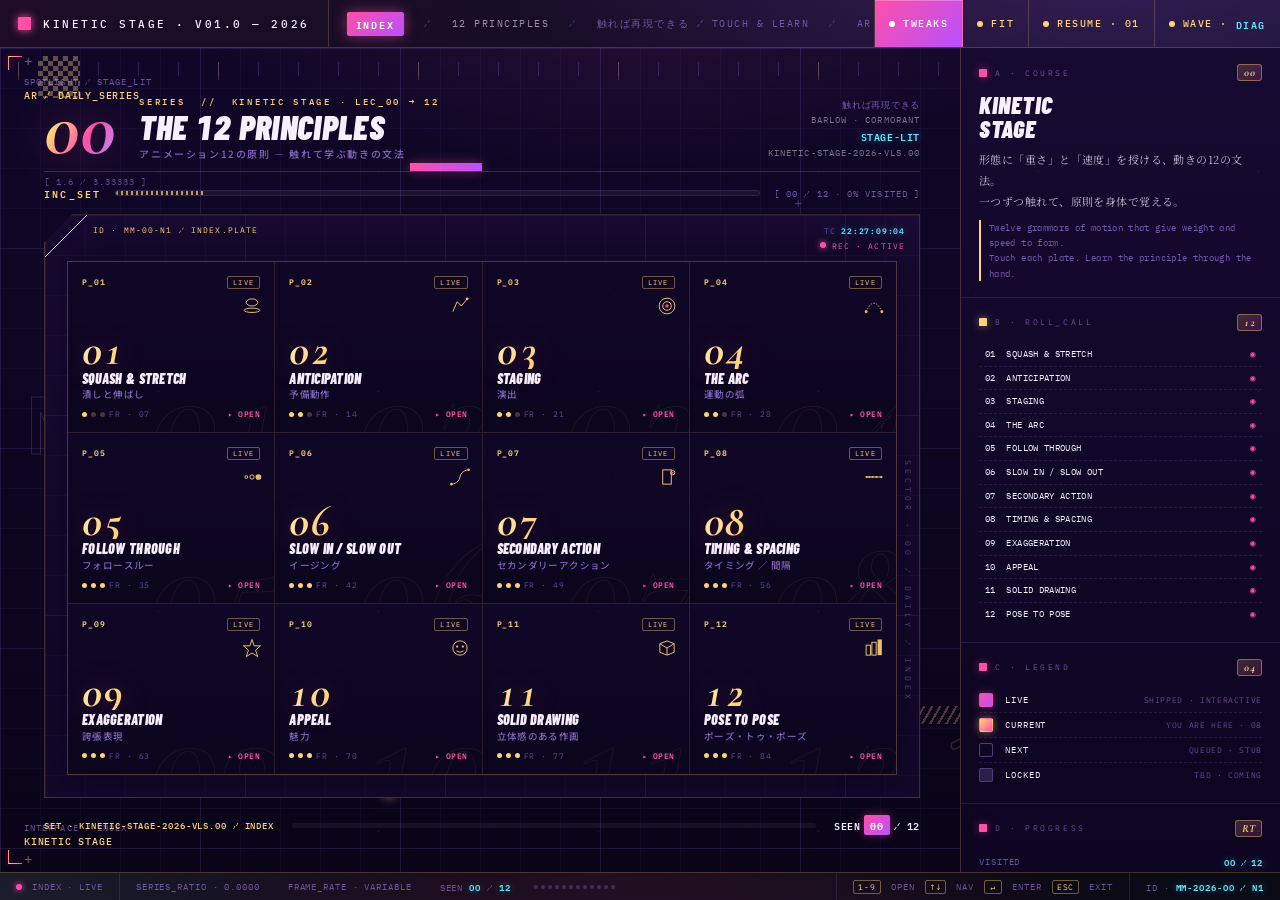
==== commit 156a316f: "index: FIT fullscreen, WAVE card-light toy, localStorage progress system - FIT button: fullscreen to" ====
--- a/index.html
+++ b/index.html
@@ -343,13 +343,13 @@
 }
 .inc-set .bar::before{
   content:"";position:absolute;top:0;left:0;height:100%;
-  width:0%;background:var(--grad-btn);box-shadow:0 0 12px rgba(255,79,168,0.5);
-  transition:width 800ms var(--ez);
-}
-.inc-set .bar.live::before{width:58%}
+  width:var(--fill,0%);background:var(--grad-btn);box-shadow:0 0 12px rgba(255,79,168,0.5);
+  transition:width 900ms var(--ez);
+}
 .inc-set .bar::after{
-  content:"";position:absolute;top:0;left:58%;height:100%;width:14%;
+  content:"";position:absolute;top:0;left:var(--fill,0%);height:100%;width:14%;
   background:repeating-linear-gradient(90deg,rgba(255,210,122,0.7) 0 2px,transparent 2px 5px);
+  transition:left 900ms var(--ez);
 }
 .inc-set .frac{
   font-family:var(--mono);font-size:9px;letter-spacing:0.12em;color:rgba(181,142,255,0.6);
@@ -539,6 +539,26 @@
 .card.highlight .mark svg .fill{fill:var(--ink)}
 .card.highlight .mark svg .acc{fill:var(--ink)}
 
+/* ── RGB WAVE (ESC-button light toy) ── */
+@keyframes waveGlow{
+  0%  {box-shadow:inset 0 0 0 rgba(184,80,255,0), 0 0 0 rgba(184,80,255,0);}
+  28% {box-shadow:inset 0 0 26px rgba(184,80,255,0.6), 0 0 28px rgba(184,80,255,0.85);}
+  100%{box-shadow:inset 0 0 0 rgba(184,80,255,0), 0 0 0 rgba(184,80,255,0);}
+}
+.card.wave-lit:not(:hover):not(.disabled){animation:waveGlow 760ms ease-out;}
+.card.wave-lit:not(:hover):not(.disabled)::after{
+  content:"";position:absolute;inset:0;z-index:2;pointer-events:none;
+  background:radial-gradient(circle at 50% 38%,rgba(184,80,255,0.28),rgba(255,79,168,0.10) 55%,transparent 72%);
+  animation:waveWash 760ms ease-out;
+}
+@keyframes waveWash{0%{opacity:0}28%{opacity:1}100%{opacity:0}}
+#btn-esc .pat{color:var(--ice);font-weight:600}
+#btn-esc:hover{border-color:rgba(184,80,255,0.55)!important;color:var(--white)}
+
+/* visited marker in roll-call */
+.roll .ro.visited .b{color:var(--ice);text-shadow:0 0 6px rgba(90,233,255,0.7)}
+.roll .ro.visited:hover .b{color:var(--ink);text-shadow:none}
+
 /* BOTTOM STRIP */
 .bottom-strip{
   display:grid;
@@ -552,7 +572,8 @@
 .bottom-strip .bar2{height:5px;position:relative;background:var(--mute-3);border-radius:3px;overflow:hidden}
 .bottom-strip .bar2::before{
   content:"";position:absolute;top:0;left:0;height:100%;
-  width:58%;background:var(--grad-btn);box-shadow:0 0 10px rgba(255,79,168,0.4);
+  width:var(--fill,0%);background:var(--grad-btn);box-shadow:0 0 10px rgba(255,79,168,0.4);
+  transition:width 900ms var(--ez);
 }
 .bottom-strip .frame{color:var(--white);font-weight:600;letter-spacing:0.06em;font-size:10px}
 .bottom-strip .frame .acc{color:#fff;background:var(--grad-btn);padding:1px 6px;margin:0 4px;border-radius:var(--r-xs);box-shadow:0 0 10px rgba(255,79,168,0.4)}
@@ -766,7 +787,7 @@
       <button id="btn-tweaks" class="tool-acc"><span class="dot"></span>TWEAKS</button>
       <button id="btn-fit"><span class="dot"></span>FIT</button>
       <button id="btn-resume"><span class="dot"></span>RESUME · 08</button>
-      <a id="btn-esc" href="#"><span class="dot"></span>[ESC] EXIT</a>
+      <a id="btn-esc" href="#" title="hover: light wave / click: change pattern"><span class="dot"></span>WAVE · <span class="pat">DIAG</span></a>
     </div>
   </header>
 
@@ -829,8 +850,8 @@
 
         <div class="inc-set">
           <span class="lbl">INC_SET</span>
-          <div class="bar live"></div>
-          <span class="frac">[ 07 ⁄ 12 · 7114453 ⁄ 25565899 ]</span>
+          <div class="bar"></div>
+          <span class="frac" id="inc-frac">[ 00 ⁄ 12 · 0% VISITED ]</span>
         </div>
 
         <div class="plate">
@@ -847,7 +868,7 @@
         <div class="bottom-strip">
           <span class="id">SET&nbsp;·&nbsp;KINETIC-STAGE-2026-VLS.00 ⁄ INDEX</span>
           <div class="bar2"></div>
-          <span class="frame">LEC<span class="acc">07</span>⁄&nbsp;12</span>
+          <span class="frame">SEEN<span class="acc" id="strip-seen">00</span>⁄&nbsp;12</span>
         </div>
 
       </div>
@@ -883,10 +904,10 @@
 
         <div class="psec">
           <div class="sec-lbl"><span class="sq"></span> D · PROGRESS <span class="num">RT</span></div>
-          <div class="row"><span class="k">SHIPPED</span><span class="v acc" id="lv-shipped">07 ⁄ 12</span></div>
-          <div class="row"><span class="k">IN_REVIEW</span><span class="v" id="lv-review">01</span></div>
-          <div class="row"><span class="k">LOCKED</span><span class="v" id="lv-locked">04</span></div>
-          <div class="row"><span class="k">RATIO</span><span class="v">0.5833</span></div>
+          <div class="row"><span class="k">VISITED</span><span class="v acc" id="lv-shipped">00 ⁄ 12</span></div>
+          <div class="row"><span class="k">REMAINING</span><span class="v" id="lv-review">12</span></div>
+          <div class="row"><span class="k">LAST</span><span class="v" id="lv-last">—</span></div>
+          <div class="row"><span class="k">RATIO</span><span class="v" id="lv-ratio">0.0000</span></div>
           <div class="row"><span class="k">RELEASE</span><span class="v">2026.Q3</span></div>
         </div>
 
@@ -915,9 +936,9 @@
       <span>INDEX · LIVE</span>
     </div>
     <div>
-      <span>SERIES_RATIO · 0.5833</span>
+      <span>SERIES_RATIO · <span id="ft-ratio">0.0000</span></span>
       <span style="margin-left:18px">FRAME_RATE · VARIABLE</span>
-      <span style="margin-left:18px">LEC&nbsp;<span class="v">07</span>&nbsp;⁄&nbsp;<span class="v">12</span></span>
+      <span style="margin-left:18px">SEEN&nbsp;<span class="v" id="ft-seen">00</span>&nbsp;⁄&nbsp;<span class="v">12</span></span>
       <span class="lecture-dots" id="lecture-dots" style="margin-left:14px"></span>
     </div>
     <div>
@@ -1026,6 +1047,7 @@
     if(gh){gh.textContent='12';gh.style.webkitTextStroke='1.5px rgba(255,210,122,0.16)';}
     document.querySelectorAll('#lecture-dots .ld.roll-ping').forEach(d=>d.classList.remove('roll-ping'));
   });
+  if(p.href){ a.addEventListener('click',()=>markVisited(p.n)); }
   grid.appendChild(a);
 });
 
@@ -1071,20 +1093,72 @@
 PRINCIPLES.forEach(p => {
   const d = document.createElement('span');
   d.className = 'ld';
-  if(p.status === 'live') d.classList.add('on');
-  if(p.status === 'current') d.classList.add('cur');
+  d.dataset.n = p.n;
   ldots.appendChild(d);
 });
 
 // ════════════════════════════════════════════════════════════
-// PROGRESS COUNTS (computed)
-// ════════════════════════════════════════════════════════════
-const counts = PRINCIPLES.reduce((acc,p)=>{ acc[p.status]=(acc[p.status]||0)+1; return acc; },{});
-const shipped = (counts.live||0) + (counts.current||0);
-document.getElementById('lv-shipped').textContent =
-  String(shipped).padStart(2,'0') + ' ⁄ 12';
-document.getElementById('lv-review').textContent = String(counts.next||0).padStart(2,'0');
-document.getElementById('lv-locked').textContent = String(counts.locked||0).padStart(2,'0');
+// PROGRESS — real, persisted via localStorage
+//   visit = opened from this index (card / 1-9 / RESUME), then returned.
+// ════════════════════════════════════════════════════════════
+const VKEY='kinetic.visited', LKEY='kinetic.last';
+let VISITED = new Set(), LAST = null;
+const pad2 = n => String(n).padStart(2,'0');
+
+function loadProgress(){
+  try{ VISITED = new Set(JSON.parse(localStorage.getItem(VKEY)||'[]')); }
+  catch(e){ VISITED = new Set(); }
+  // keep only valid principle numbers
+  const valid = new Set(PRINCIPLES.map(p=>p.n));
+  VISITED = new Set([...VISITED].filter(n=>valid.has(n)));
+  LAST = localStorage.getItem(LKEY);
+  if(!valid.has(LAST)) LAST = null;
+}
+function markVisited(n){
+  loadProgress();
+  VISITED.add(n);
+  localStorage.setItem(VKEY, JSON.stringify([...VISITED]));
+  localStorage.setItem(LKEY, n);
+}
+
+function renderProgress(){
+  loadProgress();
+  const n = VISITED.size;
+  const ratio = n/12;
+  const pct = Math.round(ratio*100);
+  const ratioStr = ratio.toFixed(4);
+
+  // gauges
+  document.querySelector('.inc-set .bar').style.setProperty('--fill', pct+'%');
+  document.querySelector('.bottom-strip .bar2').style.setProperty('--fill', pct+'%');
+  document.getElementById('inc-frac').textContent = `[ ${pad2(n)} ⁄ 12 · ${pct}% VISITED ]`;
+  document.getElementById('strip-seen').textContent = pad2(n);
+
+  // D · PROGRESS panel
+  document.getElementById('lv-shipped').textContent = pad2(n) + ' ⁄ 12';
+  document.getElementById('lv-review').textContent  = pad2(12-n);
+  document.getElementById('lv-last').textContent    = LAST ? LAST : '—';
+  document.getElementById('lv-ratio').textContent   = ratioStr;
+
+  // footer
+  document.getElementById('ft-ratio').textContent = ratioStr;
+  document.getElementById('ft-seen').textContent  = pad2(n);
+
+  // lecture dots + roll-call markers
+  PRINCIPLES.forEach(p=>{
+    const seen = VISITED.has(p.n), last = (p.n===LAST);
+    const ld = document.querySelector(`#lecture-dots .ld[data-n="${p.n}"]`);
+    if(ld){ ld.classList.toggle('on', seen && !last); ld.classList.toggle('cur', last); }
+    const ro = document.querySelector(`.roll .ro[data-n="${p.n}"]`);
+    if(ro) ro.classList.toggle('visited', seen);
+  });
+
+  // RESUME button label → last visited (fallback 01)
+  const rb = document.getElementById('btn-resume');
+  if(rb){ rb.innerHTML = `<span class="dot"></span>RESUME · ${LAST || '01'}`; }
+
+  renderMini();
+}
 
 // ════════════════════════════════════════════════════════════
 // MINI SHIP GRAPH
@@ -1110,8 +1184,8 @@
     ctx.beginPath();ctx.moveTo(x,0);ctx.lineTo(x,H);ctx.stroke();
   }
 
-  // step values per principle (live=3, current=2, next=1, locked=0)
-  const vals = PRINCIPLES.map(p => p.status==='live'?3 : p.status==='current'?2 : p.status==='next'?1 : 0);
+  // step values per principle: visited high, last = peak, unvisited low
+  const vals = PRINCIPLES.map(p => p.n===LAST ? 3 : VISITED.has(p.n) ? 2.4 : 0.5);
   const PAD = 6*dpr;
 
   // shaded area under
@@ -1151,7 +1225,7 @@
   vals.forEach((v,i)=>{
     const x = PAD + (i/(vals.length-1)) * (W-2*PAD);
     const y = H - PAD - (v/3) * (H-2*PAD);
-    const isCurrent = PRINCIPLES[i].status === 'current';
+    const isCurrent = PRINCIPLES[i].n === LAST;
     ctx.beginPath();
     ctx.arc(x,y, (isCurrent?3.4:2.2)*dpr, 0, Math.PI*2);
     ctx.fillStyle = isCurrent ? '#5AE9FF' : '#FFD27A';
@@ -1165,8 +1239,11 @@
     }
   });
 }
-renderMini();
+renderProgress();
 window.addEventListener('resize', renderMini);
+// re-sync if user returns via back-button (bfcache) or another tab updates it
+window.addEventListener('pageshow', renderProgress);
+window.addEventListener('storage', e=>{ if(e.key===VKEY||e.key===LKEY) renderProgress(); });
 
 // ════════════════════════════════════════════════════════════
 // TC TICKER
@@ -1192,14 +1269,83 @@
     const idx = (n === 0 ? 10 : n) - 1;
     if(idx >= 0 && idx < PRINCIPLES.length){
       const p = PRINCIPLES[idx];
-      if(p.href) window.location.href = p.href;
+      if(p.href){ markVisited(p.n); window.location.href = p.href; }
     }
   }
 });
 
-// RESUME button → 08
+// RESUME button → last visited principle (fallback 01)
 document.getElementById('btn-resume').addEventListener('click', () => {
-  window.location.href = '08-timing.html';
+  loadProgress();
+  const n = LAST || '01';
+  const p = PRINCIPLES.find(x => x.n === n) || PRINCIPLES[0];
+  if(p.href){ markVisited(p.n); window.location.href = p.href; }
+});
+
+// ════════════════════════════════════════════════════════════
+// FIT → fullscreen toggle
+// ════════════════════════════════════════════════════════════
+const fitBtn = document.getElementById('btn-fit');
+fitBtn.addEventListener('click', () => {
+  if(!document.fullscreenElement){
+    (document.documentElement.requestFullscreen?.() || Promise.reject()).catch(()=>{});
+  } else {
+    document.exitFullscreen?.();
+  }
+});
+document.addEventListener('fullscreenchange', () => {
+  fitBtn.innerHTML = `<span class="dot"></span>${document.fullscreenElement ? 'EXIT FIT' : 'FIT'}`;
+});
+
+// ════════════════════════════════════════════════════════════
+// WAVE — RGB light toy on the cards (hover the WAVE button)
+//   hover: run wave · click: cycle pattern
+// ════════════════════════════════════════════════════════════
+const COLS = 4;
+const WAVE_PATTERNS = [
+  { name:'DIAG',   fn:(r,c)=> (r+c)*95 },                                   // top-left → bottom-right
+  { name:'ROWS',   fn:(r,c)=> r*150 + c*35 },                              // line by line
+  { name:'RIPPLE', fn:(r,c)=> Math.hypot(r-1, c-1.5)*120 },               // out from centre
+  { name:'SNAKE',  fn:(r,c)=> (r*COLS + (r%2 ? COLS-1-c : c))*70 },        // serpentine
+  { name:'RAIN',   fn:(r,c)=> c*120 + r*60 + (c%2)*40 },                   // column cascade
+];
+let patIdx = 0;
+let waveTimer = null;
+const escBtn = document.getElementById('btn-esc');
+const cardEls = () => [...grid.querySelectorAll('.card')];
+
+// auto-clear each card when its glow finishes (so it can re-fire)
+grid.addEventListener('animationend', e => {
+  if(e.animationName === 'waveGlow') e.target.classList.remove('wave-lit');
+});
+
+function fireWave(){
+  const fn = WAVE_PATTERNS[patIdx].fn;
+  cardEls().forEach((card, i) => {
+    if(card.classList.contains('disabled')) return;
+    const r = Math.floor(i / COLS), c = i % COLS;
+    setTimeout(() => {
+      card.classList.remove('wave-lit');
+      void card.offsetWidth;            // restart animation
+      card.classList.add('wave-lit');
+    }, fn(r, c));
+  });
+}
+escBtn.addEventListener('mouseenter', () => {
+  clearInterval(waveTimer);   // guard against stacked intervals on rapid re-hover
+  fireWave();
+  waveTimer = setInterval(fireWave, 1500);
+});
+escBtn.addEventListener('mouseleave', () => {
+  clearInterval(waveTimer); waveTimer = null;
+  cardEls().forEach(c => c.classList.remove('wave-lit'));
+});
+escBtn.addEventListener('click', e => {
+  e.preventDefault();
+  patIdx = (patIdx + 1) % WAVE_PATTERNS.length;
+  const lbl = escBtn.querySelector('.pat');
+  if(lbl) lbl.textContent = WAVE_PATTERNS[patIdx].name;
+  fireWave();
 });
 </script>
 
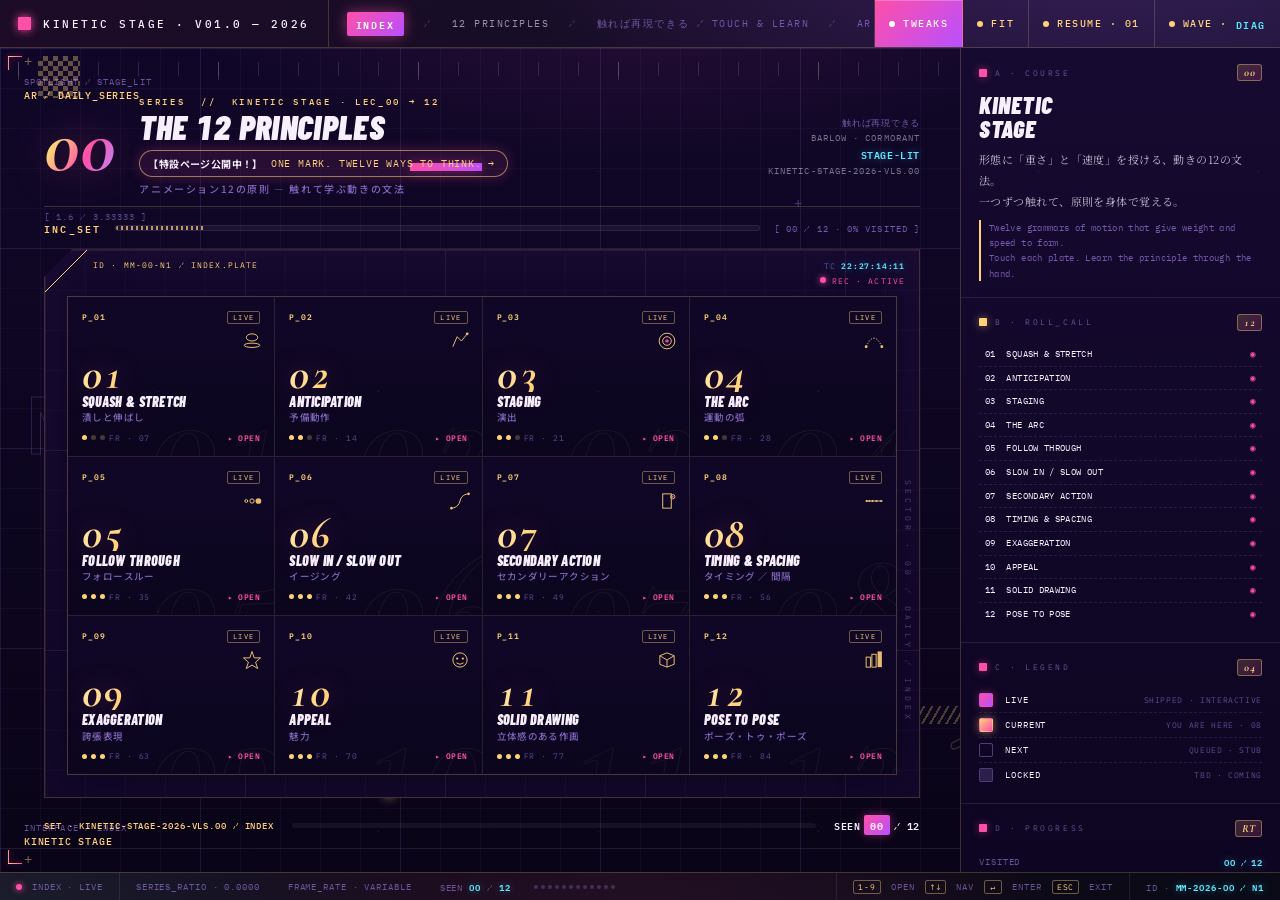
==== commit 2f4a7c8b: "特設ページ「ONE MARK. TWELVE WAYS TO THINK.」を追加（Codex から引継ぎ） - scroll-manifesto.html：1つの印で12原則を読むスクロール LP（" ====
--- a/index.html
+++ b/index.html
@@ -309,6 +309,19 @@
   font-size:34px;font-weight:900;font-style:italic;line-height:0.92;
   letter-spacing:0.01em;text-transform:uppercase;color:var(--white);
 }
+.title-blk .ttl .name-row{display:flex;align-items:center;flex-wrap:wrap;gap:8px 16px}
+.lp-badge{
+  display:inline-flex;align-items:center;gap:8px;
+  padding:5px 12px 5px 8px;border-radius:999px;
+  border:1px solid rgba(255,210,122,0.55);background:rgba(255,79,168,0.10);
+  font-family:var(--mono);font-size:10px;letter-spacing:0.08em;
+  color:var(--gold);text-decoration:none;white-space:nowrap;
+  box-shadow:0 0 14px rgba(255,79,168,0.25);
+  transition:background .2s,color .2s,box-shadow .2s;
+}
+.lp-badge b{font-family:var(--jp);font-weight:700;letter-spacing:0.04em;color:var(--white)}
+.lp-badge:hover{background:var(--grad-btn);color:var(--ink);box-shadow:0 0 22px rgba(255,79,168,0.5)}
+.lp-badge:hover b{color:var(--ink)}
 .title-blk .ttl .jp{
   font-family:var(--jp);font-size:10px;
   letter-spacing:0.16em;color:rgba(181,142,255,0.7);font-weight:500;
@@ -836,7 +849,12 @@
           <div class="idx">00</div>
           <div class="ttl">
             <div class="kicker">SERIES&nbsp;&nbsp;//&nbsp;&nbsp;KINETIC STAGE · LEC_00 → 12</div>
-            <div class="name">THE 12 PRINCIPLES</div>
+            <div class="name-row">
+              <div class="name">THE 12 PRINCIPLES</div>
+              <a class="lp-badge" href="scroll-manifesto.html" title="スクロールで読む特設ページ（KINETIC GEOMETRY）">
+                <b>【特設ページ公開中！】</b><span>ONE MARK. TWELVE WAYS TO THINK. →</span>
+              </a>
+            </div>
             <div class="jp">アニメーション12の原則 ― 触れて学ぶ動きの文法</div>
           </div>
           <div class="specs">
